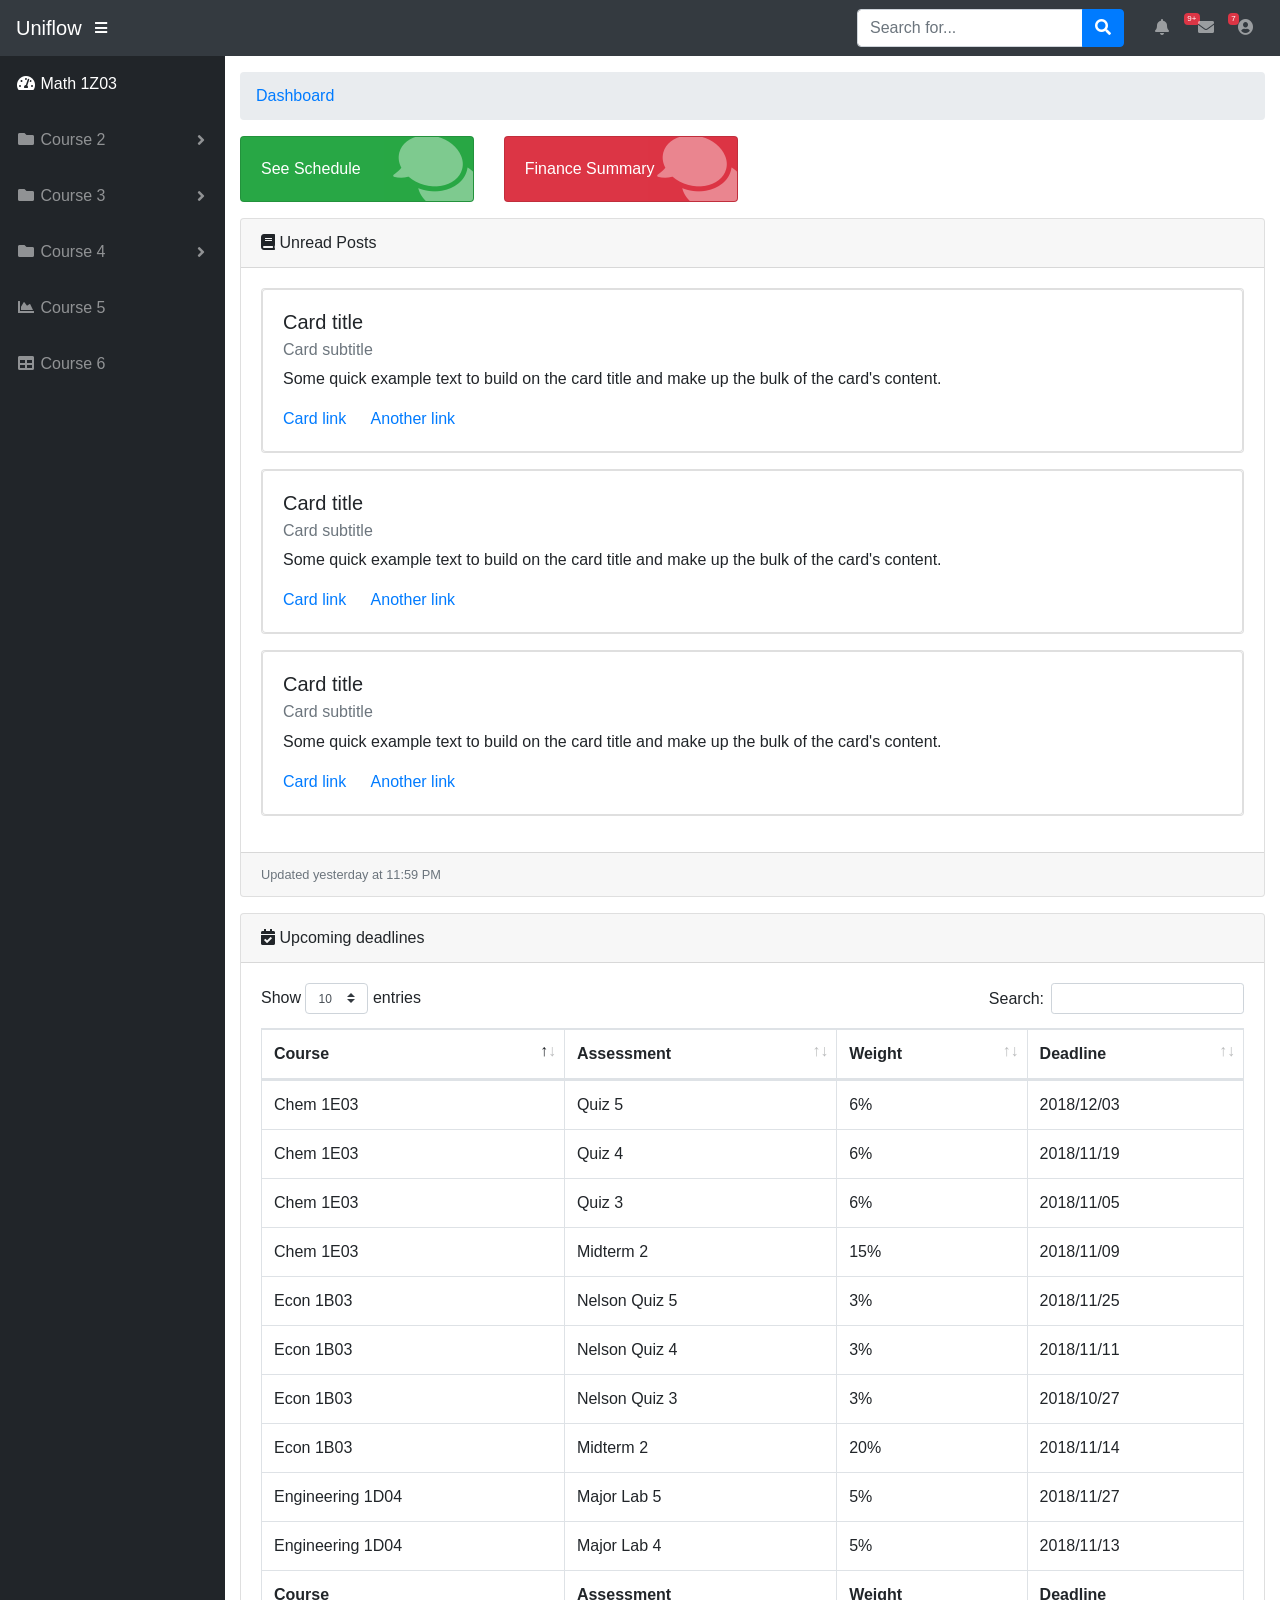
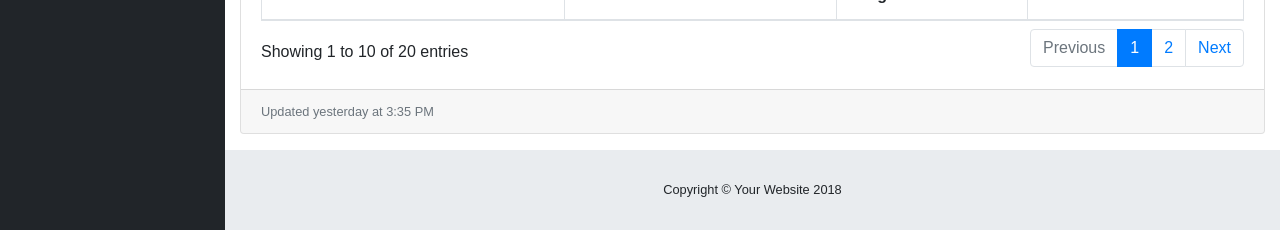
==== index.html @ 1bd526e3 "buttons on dashboard added" ====
<!DOCTYPE html>
<html lang="en">
  <head>
    <meta charset="utf-8" />
    <meta http-equiv="X-UA-Compatible" content="IE=edge" />
    <meta
      name="viewport"
      content="width=device-width, initial-scale=1, shrink-to-fit=no"
    />
    <meta name="description" content="" />
    <meta name="author" content="" />

    <title>UniFlow</title>

    <!-- Bootstrap core CSS -->
    <link href="vendor/bootstrap/css/bootstrap.min.css" rel="stylesheet" />

    <!-- Custom fonts for this template -->
    <link
      href="vendor/fontawesome-free/css/all.min.css"
      rel="stylesheet"
      type="text/css"
    />

    <!-- Page level plugin CSS -->
    <link href="vendor/datatables/dataTables.bootstrap4.css" rel="stylesheet" />

    <!-- Custom styles for this template -->
    <link href="css/sb-admin.css" rel="stylesheet" />
  </head>

  <body id="page-top">
    <nav class="navbar navbar-expand navbar-dark bg-dark static-top">
      <a class="navbar-brand mr-1" href="index.html">Uniflow</a>

      <button
        class="btn btn-link btn-sm text-white order-1 order-sm-0"
        id="sidebarToggle"
        href="#"
      >
        <i class="fas fa-bars"></i>
      </button>

      <!-- Navbar Search -->
      <form
        class="d-none d-md-inline-block form-inline ml-auto mr-0 mr-md-3 my-2 my-md-0"
      >
        <div class="input-group">
          <input
            type="text"
            class="form-control"
            placeholder="Search for..."
            aria-label="Search"
            aria-describedby="basic-addon2"
          />
          <div class="input-group-append">
            <button class="btn btn-primary" type="button">
              <i class="fas fa-search"></i>
            </button>
          </div>
        </div>
      </form>

      <!-- Navbar -->
      <ul class="navbar-nav ml-auto ml-md-0">
        <li class="nav-item dropdown no-arrow mx-1">
          <a
            class="nav-link dropdown-toggle"
            href="#"
            id="alertsDropdown"
            role="button"
            data-toggle="dropdown"
            aria-haspopup="true"
            aria-expanded="false"
          >
            <i class="fas fa-bell fa-fw"></i>
            <span class="badge badge-danger">9+</span>
          </a>
          <div
            class="dropdown-menu dropdown-menu-right"
            aria-labelledby="alertsDropdown"
          >
            <a class="dropdown-item" href="#">Action</a>
            <a class="dropdown-item" href="#">Another action</a>
            <div class="dropdown-divider"></div>
            <a class="dropdown-item" href="#">Something else here</a>
          </div>
        </li>
        <li class="nav-item dropdown no-arrow mx-1">
          <a
            class="nav-link dropdown-toggle"
            href="#"
            id="messagesDropdown"
            role="button"
            data-toggle="dropdown"
            aria-haspopup="true"
            aria-expanded="false"
          >
            <i class="fas fa-envelope fa-fw"></i>
            <span class="badge badge-danger">7</span>
          </a>
          <div
            class="dropdown-menu dropdown-menu-right"
            aria-labelledby="messagesDropdown"
          >
            <a class="dropdown-item" href="#">Action</a>
            <a class="dropdown-item" href="#">Another action</a>
            <div class="dropdown-divider"></div>
            <a class="dropdown-item" href="#">Something else here</a>
          </div>
        </li>
        <li class="nav-item dropdown no-arrow">
          <a
            class="nav-link dropdown-toggle"
            href="#"
            id="userDropdown"
            role="button"
            data-toggle="dropdown"
            aria-haspopup="true"
            aria-expanded="false"
          >
            <i class="fas fa-user-circle fa-fw"></i>
          </a>
          <div
            class="dropdown-menu dropdown-menu-right"
            aria-labelledby="userDropdown"
          >
            <a class="dropdown-item" href="#">Settings</a>
            <a class="dropdown-item" href="#">Activity Log</a>
            <div class="dropdown-divider"></div>
            <a
              class="dropdown-item"
              href="#"
              data-toggle="modal"
              data-target="#logoutModal"
              >Logout</a
            >
          </div>
        </li>
      </ul>
    </nav>

    <div id="wrapper">
      <!-- Sidebar -->
      <ul class="sidebar navbar-nav">
        <li class="nav-item active">
          <a class="nav-link" href="math1z03annoucements.html">
            <i class="fas fa-fw fa-tachometer-alt"></i> <span>Math 1Z03</span>
          </a>
        </li>

        <li class="nav-item dropdown">
          <a
            class="nav-link dropdown-toggle"
            href="#"
            id="pagesDropdown"
            role="button"
            data-toggle="dropdown"
            aria-haspopup="true"
            aria-expanded="false"
          >
            <i class="fas fa-fw fa-folder"></i> <span>Course 2</span>
          </a>
          <div class="dropdown-menu" aria-labelledby="pagesDropdown">
            <h6 class="dropdown-header">Main Pages:</h6>
            <a class="dropdown-item" href="login.html">Announcements</a>
            <a class="dropdown-item" href="register.html">Course Material</a>
            <a class="dropdown-item" href="forgot-password.html">Dropbox</a>
            <a class="dropdown-item" href="forgot-password.html">Grades</a>
            <a class="dropdown-item" href="forgot-password.html"
              >Contact Professor</a
            >

            <div class="dropdown-divider"></div>
            <h6 class="dropdown-header">Other Pages:</h6>
            <a class="dropdown-item" href="404.html">404 Page</a>
            <a class="dropdown-item" href="blank.html">Blank Page</a>
          </div>
        </li>

        <li class="nav-item dropdown">
          <a
            class="nav-link dropdown-toggle"
            href="#"
            id="pagesDropdown"
            role="button"
            data-toggle="dropdown"
            aria-haspopup="true"
            aria-expanded="false"
          >
            <i class="fas fa-fw fa-folder"></i> <span>Course 3</span>
          </a>
          <div class="dropdown-menu" aria-labelledby="pagesDropdown">
            <h6 class="dropdown-header">Main Pages:</h6>
            <a class="dropdown-item" href="login.html">Announcements</a>
            <a class="dropdown-item" href="register.html">Course Material</a>
            <a class="dropdown-item" href="forgot-password.html">Dropbox</a>
            <a class="dropdown-item" href="forgot-password.html">Grades</a>
            <a class="dropdown-item" href="forgot-password.html"
              >Contact Professor</a
            >

            <div class="dropdown-divider"></div>
            <h6 class="dropdown-header">Other Pages:</h6>
            <a class="dropdown-item" href="404.html">404 Page</a>
            <a class="dropdown-item" href="blank.html">Blank Page</a>
          </div>
        </li>

        <li class="nav-item dropdown">
          <a
            class="nav-link dropdown-toggle"
            href="#"
            id="pagesDropdown"
            role="button"
            data-toggle="dropdown"
            aria-haspopup="true"
            aria-expanded="false"
          >
            <i class="fas fa-fw fa-folder"></i> <span>Course 4</span>
          </a>
          <div class="dropdown-menu" aria-labelledby="pagesDropdown">
            <h6 class="dropdown-header">Login Screens:</h6>
            <a class="dropdown-item" href="login.html">Login</a>
            <a class="dropdown-item" href="register.html">Register</a>
            <a class="dropdown-item" href="forgot-password.html"
              >Forgot Password</a
            >
            <div class="dropdown-divider"></div>
            <h6 class="dropdown-header">Other Pages:</h6>
            <a class="dropdown-item" href="404.html">404 Page</a>
            <a class="dropdown-item" href="blank.html">Blank Page</a>
          </div>
        </li>
        <li class="nav-item">
          <a class="nav-link" href="charts.html">
            <i class="fas fa-fw fa-chart-area"></i> <span>Course 5</span></a
          >
        </li>
        <li class="nav-item">
          <a class="nav-link" href="tables.html">
            <i class="fas fa-fw fa-table"></i> <span>Course 6</span></a
          >
        </li>
      </ul>

      <div id="content-wrapper">
        <div class="container-fluid">
          <!-- Breadcrumbs -->
          <ol class="breadcrumb">
            <li class="breadcrumb-item"><a href="#">Dashboard</a></li>
            <!-- <li class="breadcrumb-item active">Overview</li> -->
          </ol>

          <!-- Icon Cards -->
          <div class="row">
            <div class="col-xl-3 col-sm-6 mb-3">
              <div class="card text-white bg-success o-hidden h-100">
                <a class="text-white" href="math1z03annoucements.html">
                  <div class="card-body">
                    <div class="card-body-icon">
                      <i class="fas fa-fw fa-comments"></i>
                    </div>
                    <div class="mr-5">See Schedule</div>
                  </div>
                </a>
              </div>
            </div>
            <div class="col-xl-3 col-sm-6 mb-3">
              <div class="card text-white bg-danger o-hidden h-100">
                <a class="text-white" href="math1z03annoucements.html">
                  <div class="card-body">
                    <div class="card-body-icon">
                      <i class="fas fa-fw fa-comments"></i>
                    </div>
                    <div class="mr-5">Finance Summary</div>
                  </div>
                </a>
              </div>
            </div>
          </div>
          <!--
              <div class="col-xl-3 col-sm-6 mb-3">
                <div class="card text-white bg-success o-hidden h-100">
                  <div class="card-body">
                    <div class="card-body-icon">
                      <i class="fas fa-fw fa-shopping-cart"></i>
                    </div>
                    <div class="mr-5">123 New Orders!</div>
                  </div>
                  <a class="card-footer text-white clearfix small z-1" href="#">
                    <span class="float-left">View Details</span>
                    <span class="float-right">
                      <i class="fas fa-angle-right"></i>
                    </span>
                  </a>
                </div>
              </div>
              <div class="col-xl-3 col-sm-6 mb-3">
                <div class="card text-white bg-danger o-hidden h-100">
                  <div class="card-body">
                    <div class="card-body-icon">
                      <i class="fas fa-fw fa-life-ring"></i>
                    </div>
                    <div class="mr-5">13 New Tickets!</div>
                  </div>
                  <a class="card-footer text-white clearfix small z-1" href="#">
                    <span class="float-left">View Details</span>
                    <span class="float-right">
                      <i class="fas fa-angle-right"></i>
                    </span>
                  </a>
                </div>
              </div>
            </div>
          -->

          <!-- Unread Posts -->
          <div class="card mb-3">
            <div class="card-header">
              <i class="fas fa-book"></i> Unread Posts
            </div>
            <div class="card-body">
              <div class="card mb-3">
                <div class="card">
                  <div class="card-body">
                    <h5 class="card-title">Card title</h5>
                    <h6 class="card-subtitle mb-2 text-muted">Card subtitle</h6>
                    <p class="card-text">
                      Some quick example text to build on the card title and
                      make up the bulk of the card's content.
                    </p>
                    <a href="#" class="card-link">Card link</a>
                    <a href="#" class="card-link">Another link</a>
                  </div>
                </div>
              </div>
              <div class="card mb-3">
                <div class="card">
                  <div class="card-body">
                    <h5 class="card-title">Card title</h5>
                    <h6 class="card-subtitle mb-2 text-muted">Card subtitle</h6>
                    <p class="card-text">
                      Some quick example text to build on the card title and
                      make up the bulk of the card's content.
                    </p>
                    <a href="#" class="card-link">Card link</a>
                    <a href="#" class="card-link">Another link</a>
                  </div>
                </div>
              </div>
              <div class="card mb-3">
                <div class="card">
                  <div class="card-body">
                    <h5 class="card-title">Card title</h5>
                    <h6 class="card-subtitle mb-2 text-muted">Card subtitle</h6>
                    <p class="card-text">
                      Some quick example text to build on the card title and
                      make up the bulk of the card's content.
                    </p>
                    <a href="#" class="card-link">Card link</a>
                    <a href="#" class="card-link">Another link</a>
                  </div>
                </div>
              </div>
            </div>
            <div class="card-footer small text-muted">
              Updated yesterday at 11:59 PM
            </div>
          </div>

          <!-- Upcoming deadlines -->
          <div class="card mb-3">
            <div class="card-header">
              <i class="fas fa-calendar-check"></i> Upcoming deadlines
            </div>
            <div class="card-body">
              <div class="table-responsive">
                <table
                  class="table table-bordered"
                  id="dataTable"
                  width="100%"
                  cellspacing="0"
                >
                  <thead>
                    <tr>
                      <th>Course</th>
                      <th>Assessment</th>
                      <th>Weight</th>
                      <th>Deadline</th>
                    </tr>
                  </thead>
                  <tfoot>
                    <tr>
                      <th>Course</th>
                      <th>Assessment</th>
                      <th>Weight</th>
                      <th>Deadline</th>
                    </tr>
                  </tfoot>
                  <tbody>
                    <tr>
                      <td>Math 1Z03</td>
                      <td>Assignment 6</td>
                      <td>5%</td>
                      <td>2018/11/30</td>
                    </tr>
                    <tr>
                      <td>Chem 1E03</td>
                      <td>Quiz 5</td>
                      <td>6%</td>
                      <td>2018/12/03</td>
                    </tr>
                    <tr>
                      <td>Physics 1D03</td>
                      <td>Lon Capa 10</td>
                      <td>2%</td>
                      <td>2018/11/29</td>
                    </tr>
                    <tr>
                      <td>Engineering 1D04</td>
                      <td>Major Lab 5</td>
                      <td>5%</td>
                      <td>2018/11/27</td>
                    </tr>
                    <tr>
                      <td>Econ 1B03</td>
                      <td>Nelson Quiz 5</td>
                      <td>3%</td>
                      <td>2018/11/25</td>
                    </tr>
                    <tr>
                      <td>Math 1Z03</td>
                      <td>Assignment 5</td>
                      <td>5%</td>
                      <td>2018/11/16</td>
                    </tr>
                    <tr>
                      <td>Chem 1E03</td>
                      <td>Quiz 4</td>
                      <td>6%</td>
                      <td>2018/11/19</td>
                    </tr>
                    <tr>
                      <td>Physics 1D03</td>
                      <td>Lon Capa 9</td>
                      <td>2%</td>
                      <td>2018/11/22</td>
                    </tr>
                    <tr>
                      <td>Engineering 1D04</td>
                      <td>Major Lab 4</td>
                      <td>5%</td>
                      <td>2018/11/13</td>
                    </tr>
                    <tr>
                      <td>Econ 1B03</td>
                      <td>Nelson Quiz 4</td>
                      <td>3%</td>
                      <td>2018/11/11</td>
                    </tr>
                    <tr>
                      <td>Math 1Z03</td>
                      <td>Assignment 3</td>
                      <td>5%</td>
                      <td>2018/11/02</td>
                    </tr>
                    <tr>
                      <td>Chem 1E03</td>
                      <td>Quiz 3</td>
                      <td>6%</td>
                      <td>2018/11/05</td>
                    </tr>
                    <tr>
                      <td>Physics 1D03</td>
                      <td>Lon Capa 8</td>
                      <td>2%</td>
                      <td>2018/11/15</td>
                    </tr>
                    <tr>
                      <td>Engineering 1D04</td>
                      <td>Major Lab 3</td>
                      <td>5%</td>
                      <td>2018/10/30</td>
                    </tr>
                    <tr>
                      <td>Econ 1B03</td>
                      <td>Nelson Quiz 3</td>
                      <td>3%</td>
                      <td>2018/10/27</td>
                    </tr>
                    <tr>
                      <td>Math 1Z03</td>
                      <td>Midterm 2</td>
                      <td>20%</td>
                      <td>2018/11/12</td>
                    </tr>
                    <tr>
                      <td>Chem 1E03</td>
                      <td>Midterm 2</td>
                      <td>15%</td>
                      <td>2018/11/09</td>
                    </tr>
                    <tr>
                      <td>Physics 1D03</td>
                      <td>Midterm 2</td>
                      <td>20%</td>
                      <td>2018/11/05</td>
                    </tr>
                    <tr>
                      <td>Engineering 1D04</td>
                      <td>Midterm 2</td>
                      <td>15%</td>
                      <td>2018/11/16</td>
                    </tr>
                    <tr>
                      <td>Econ 1B03</td>
                      <td>Midterm 2</td>
                      <td>20%</td>
                      <td>2018/11/14</td>
                    </tr>
                  </tbody>
                </table>
              </div>
            </div>
            <div class="card-footer small text-muted">
              Updated yesterday at 3:35 PM
            </div>
          </div>
        </div>
        <!-- /.container-fluid -->

        <!-- Sticky Footer -->
        <footer class="sticky-footer">
          <div class="container my-auto">
            <div class="copyright text-center my-auto">
              <span>Copyright © Your Website 2018</span>
            </div>
          </div>
        </footer>
      </div>
      <!-- /.content-wrapper -->
    </div>
    <!-- /#wrapper -->

    <!-- Scroll to Top Button -->
    <a class="scroll-to-top rounded" href="#page-top">
      <i class="fas fa-angle-up"></i>
    </a>

    <!-- Logout Modal -->
    <div
      class="modal fade"
      id="logoutModal"
      tabindex="-1"
      role="dialog"
      aria-labelledby="exampleModalLabel"
      aria-hidden="true"
    >
      <div class="modal-dialog" role="document">
        <div class="modal-content">
          <div class="modal-header">
            <h5 class="modal-title" id="exampleModalLabel">Ready to Leave?</h5>
            <button
              class="close"
              type="button"
              data-dismiss="modal"
              aria-label="Close"
            >
              <span aria-hidden="true">×</span>
            </button>
          </div>
          <div class="modal-body">
            Select "Logout" below if you are ready to end your current session.
          </div>
          <div class="modal-footer">
            <button
              class="btn btn-secondary"
              type="button"
              data-dismiss="modal"
            >
              Cancel
            </button>
            <a class="btn btn-primary" href="login.html">Logout</a>
          </div>
        </div>
      </div>
    </div>

    <!-- Bootstrap core JavaScript -->
    <script src="vendor/jquery/jquery.min.js"></script>
    <script src="vendor/bootstrap/js/bootstrap.bundle.min.js"></script>

    <!-- Core plugin JavaScript -->
    <script src="vendor/jquery-easing/jquery.easing.min.js"></script>

    <!-- Page level plugin JavaScript -->
    <script src="vendor/chart.js/Chart.min.js"></script>
    <script src="vendor/datatables/jquery.dataTables.js"></script>
    <script src="vendor/datatables/dataTables.bootstrap4.js"></script>

    <!-- Custom scripts for all pages -->
    <script src="js/sb-admin.min.js"></script>

    <!-- Demo scripts for this page -->
    <script src="js/demo/datatables-demo.js"></script>
    <script src="js/demo/chart-area-demo.js"></script>
  </body>
</html>
---- vendor/fontawesome-free/css/all.min.css ----
/*!
 * Font Awesome Free 5.3.1 by @fontawesome - https://fontawesome.com
 * License - https://fontawesome.com/license/free (Icons: CC BY 4.0, Fonts: SIL OFL 1.1, Code: MIT License)
 */
.fa,.fab,.fal,.far,.fas{-moz-osx-font-smoothing:grayscale;-webkit-font-smoothing:antialiased;display:inline-block;font-style:normal;font-variant:normal;text-rendering:auto;line-height:1}.fa-lg{font-size:1.33333em;line-height:.75em;vertical-align:-.0667em}.fa-xs{font-size:.75em}.fa-sm{font-size:.875em}.fa-1x{font-size:1em}.fa-2x{font-size:2em}.fa-3x{font-size:3em}.fa-4x{font-size:4em}.fa-5x{font-size:5em}.fa-6x{font-size:6em}.fa-7x{font-size:7em}.fa-8x{font-size:8em}.fa-9x{font-size:9em}.fa-10x{font-size:10em}.fa-fw{text-align:center;width:1.25em}.fa-ul{list-style-type:none;margin-left:2.5em;padding-left:0}.fa-ul>li{position:relative}.fa-li{left:-2em;position:absolute;text-align:center;width:2em;line-height:inherit}.fa-border{border:.08em solid #eee;border-radius:.1em;padding:.2em .25em .15em}.fa-pull-left{float:left}.fa-pull-right{float:right}.fa.fa-pull-left,.fab.fa-pull-left,.fal.fa-pull-left,.far.fa-pull-left,.fas.fa-pull-left{margin-right:.3em}.fa.fa-pull-right,.fab.fa-pull-right,.fal.fa-pull-right,.far.fa-pull-right,.fas.fa-pull-right{margin-left:.3em}.fa-spin{animation:fa-spin 2s infinite linear}.fa-pulse{animation:fa-spin 1s infinite steps(8)}@keyframes fa-spin{0%{transform:rotate(0deg)}to{transform:rotate(1turn)}}.fa-rotate-90{-ms-filter:"progid:DXImageTransform.Microsoft.BasicImage(rotation=1)";transform:rotate(90deg)}.fa-rotate-180{-ms-filter:"progid:DXImageTransform.Microsoft.BasicImage(rotation=2)";transform:rotate(180deg)}.fa-rotate-270{-ms-filter:"progid:DXImageTransform.Microsoft.BasicImage(rotation=3)";transform:rotate(270deg)}.fa-flip-horizontal{-ms-filter:"progid:DXImageTransform.Microsoft.BasicImage(rotation=0, mirror=1)";transform:scaleX(-1)}.fa-flip-vertical{transform:scaleY(-1)}.fa-flip-horizontal.fa-flip-vertical,.fa-flip-vertical{-ms-filter:"progid:DXImageTransform.Microsoft.BasicImage(rotation=2, mirror=1)"}.fa-flip-horizontal.fa-flip-vertical{transform:scale(-1)}:root .fa-flip-horizontal,:root .fa-flip-vertical,:root .fa-rotate-90,:root .fa-rotate-180,:root .fa-rotate-270{-webkit-filter:none;filter:none}.fa-stack{display:inline-block;height:2em;line-height:2em;position:relative;vertical-align:middle;width:2em}.fa-stack-1x,.fa-stack-2x{left:0;position:absolute;text-align:center;width:100%}.fa-stack-1x{line-height:inherit}.fa-stack-2x{font-size:2em}.fa-inverse{color:#fff}.fa-500px:before{content:"\f26e"}.fa-accessible-icon:before{content:"\f368"}.fa-accusoft:before{content:"\f369"}.fa-ad:before{content:"\f641"}.fa-address-book:before{content:"\f2b9"}.fa-address-card:before{content:"\f2bb"}.fa-adjust:before{content:"\f042"}.fa-adn:before{content:"\f170"}.fa-adversal:before{content:"\f36a"}.fa-affiliatetheme:before{content:"\f36b"}.fa-air-freshener:before{content:"\f5d0"}.fa-algolia:before{content:"\f36c"}.fa-align-center:before{content:"\f037"}.fa-align-justify:before{content:"\f039"}.fa-align-left:before{content:"\f036"}.fa-align-right:before{content:"\f038"}.fa-alipay:before{content:"\f642"}.fa-allergies:before{content:"\f461"}.fa-amazon:before{content:"\f270"}.fa-amazon-pay:before{content:"\f42c"}.fa-ambulance:before{content:"\f0f9"}.fa-american-sign-language-interpreting:before{content:"\f2a3"}.fa-amilia:before{content:"\f36d"}.fa-anchor:before{content:"\f13d"}.fa-android:before{content:"\f17b"}.fa-angellist:before{content:"\f209"}.fa-angle-double-down:before{content:"\f103"}.fa-angle-double-left:before{content:"\f100"}.fa-angle-double-right:before{content:"\f101"}.fa-angle-double-up:before{content:"\f102"}.fa-angle-down:before{content:"\f107"}.fa-angle-left:before{content:"\f104"}.fa-angle-right:before{content:"\f105"}.fa-angle-up:before{content:"\f106"}.fa-angry:before{content:"\f556"}.fa-angrycreative:before{content:"\f36e"}.fa-angular:before{content:"\f420"}.fa-ankh:before{content:"\f644"}.fa-app-store:before{content:"\f36f"}.fa-app-store-ios:before{content:"\f370"}.fa-apper:before{content:"\f371"}.fa-apple:before{content:"\f179"}.fa-apple-alt:before{content:"\f5d1"}.fa-apple-pay:before{content:"\f415"}.fa-archive:before{content:"\f187"}.fa-archway:before{content:"\f557"}.fa-arrow-alt-circle-down:before{content:"\f358"}.fa-arrow-alt-circle-left:before{content:"\f359"}.fa-arrow-alt-circle-right:before{content:"\f35a"}.fa-arrow-alt-circle-up:before{content:"\f35b"}.fa-arrow-circle-down:before{content:"\f0ab"}.fa-arrow-circle-left:before{content:"\f0a8"}.fa-arrow-circle-right:before{content:"\f0a9"}.fa-arrow-circle-up:before{content:"\f0aa"}.fa-arrow-down:before{content:"\f063"}.fa-arrow-left:before{content:"\f060"}.fa-arrow-right:before{content:"\f061"}.fa-arrow-up:before{content:"\f062"}.fa-arrows-alt:before{content:"\f0b2"}.fa-arrows-alt-h:before{content:"\f337"}.fa-arrows-alt-v:before{content:"\f338"}.fa-assistive-listening-systems:before{content:"\f2a2"}.fa-asterisk:before{content:"\f069"}.fa-asymmetrik:before{content:"\f372"}.fa-at:before{content:"\f1fa"}.fa-atlas:before{content:"\f558"}.fa-atom:before{content:"\f5d2"}.fa-audible:before{content:"\f373"}.fa-audio-description:before{content:"\f29e"}.fa-autoprefixer:before{content:"\f41c"}.fa-avianex:before{content:"\f374"}.fa-aviato:before{content:"\f421"}.fa-award:before{content:"\f559"}.fa-aws:before{content:"\f375"}.fa-backspace:before{content:"\f55a"}.fa-backward:before{content:"\f04a"}.fa-balance-scale:before{content:"\f24e"}.fa-ban:before{content:"\f05e"}.fa-band-aid:before{content:"\f462"}.fa-bandcamp:before{content:"\f2d5"}.fa-barcode:before{content:"\f02a"}.fa-bars:before{content:"\f0c9"}.fa-baseball-ball:before{content:"\f433"}.fa-basketball-ball:before{content:"\f434"}.fa-bath:before{content:"\f2cd"}.fa-battery-empty:before{content:"\f244"}.fa-battery-full:before{content:"\f240"}.fa-battery-half:before{content:"\f242"}.fa-battery-quarter:before{content:"\f243"}.fa-battery-three-quarters:before{content:"\f241"}.fa-bed:before{content:"\f236"}.fa-beer:before{content:"\f0fc"}.fa-behance:before{content:"\f1b4"}.fa-behance-square:before{content:"\f1b5"}.fa-bell:before{content:"\f0f3"}.fa-bell-slash:before{content:"\f1f6"}.fa-bezier-curve:before{content:"\f55b"}.fa-bible:before{content:"\f647"}.fa-bicycle:before{content:"\f206"}.fa-bimobject:before{content:"\f378"}.fa-binoculars:before{content:"\f1e5"}.fa-birthday-cake:before{content:"\f1fd"}.fa-bitbucket:before{content:"\f171"}.fa-bitcoin:before{content:"\f379"}.fa-bity:before{content:"\f37a"}.fa-black-tie:before{content:"\f27e"}.fa-blackberry:before{content:"\f37b"}.fa-blender:before{content:"\f517"}.fa-blind:before{content:"\f29d"}.fa-blogger:before{content:"\f37c"}.fa-blogger-b:before{content:"\f37d"}.fa-bluetooth:before{content:"\f293"}.fa-bluetooth-b:before{content:"\f294"}.fa-bold:before{content:"\f032"}.fa-bolt:before{content:"\f0e7"}.fa-bomb:before{content:"\f1e2"}.fa-bone:before{content:"\f5d7"}.fa-bong:before{content:"\f55c"}.fa-book:before{content:"\f02d"}.fa-book-open:before{content:"\f518"}.fa-book-reader:before{content:"\f5da"}.fa-bookmark:before{content:"\f02e"}.fa-bowling-ball:before{content:"\f436"}.fa-box:before{content:"\f466"}.fa-box-open:before{content:"\f49e"}.fa-boxes:before{content:"\f468"}.fa-braille:before{content:"\f2a1"}.fa-brain:before{content:"\f5dc"}.fa-briefcase:before{content:"\f0b1"}.fa-briefcase-medical:before{content:"\f469"}.fa-broadcast-tower:before{content:"\f519"}.fa-broom:before{content:"\f51a"}.fa-brush:before{content:"\f55d"}.fa-btc:before{content:"\f15a"}.fa-bug:before{content:"\f188"}.fa-building:before{content:"\f1ad"}.fa-bullhorn:before{content:"\f0a1"}.fa-bullseye:before{content:"\f140"}.fa-burn:before{content:"\f46a"}.fa-buromobelexperte:before{content:"\f37f"}.fa-bus:before{content:"\f207"}.fa-bus-alt:before{content:"\f55e"}.fa-business-time:before{content:"\f64a"}.fa-buysellads:before{content:"\f20d"}.fa-calculator:before{content:"\f1ec"}.fa-calendar:before{content:"\f133"}.fa-calendar-alt:before{content:"\f073"}.fa-calendar-check:before{content:"\f274"}.fa-calendar-minus:before{content:"\f272"}.fa-calendar-plus:before{content:"\f271"}.fa-calendar-times:before{content:"\f273"}.fa-camera:before{content:"\f030"}.fa-camera-retro:before{content:"\f083"}.fa-cannabis:before{content:"\f55f"}.fa-capsules:before{content:"\f46b"}.fa-car:before{content:"\f1b9"}.fa-car-alt:before{content:"\f5de"}.fa-car-battery:before{content:"\f5df"}.fa-car-crash:before{content:"\f5e1"}.fa-car-side:before{content:"\f5e4"}.fa-caret-down:before{content:"\f0d7"}.fa-caret-left:before{content:"\f0d9"}.fa-caret-right:before{content:"\f0da"}.fa-caret-square-down:before{content:"\f150"}.fa-caret-square-left:before{content:"\f191"}.fa-caret-square-right:before{content:"\f152"}.fa-caret-square-up:before{content:"\f151"}.fa-caret-up:before{content:"\f0d8"}.fa-cart-arrow-down:before{content:"\f218"}.fa-cart-plus:before{content:"\f217"}.fa-cc-amazon-pay:before{content:"\f42d"}.fa-cc-amex:before{content:"\f1f3"}.fa-cc-apple-pay:before{content:"\f416"}.fa-cc-diners-club:before{content:"\f24c"}.fa-cc-discover:before{content:"\f1f2"}.fa-cc-jcb:before{content:"\f24b"}.fa-cc-mastercard:before{content:"\f1f1"}.fa-cc-paypal:before{content:"\f1f4"}.fa-cc-stripe:before{content:"\f1f5"}.fa-cc-visa:before{content:"\f1f0"}.fa-centercode:before{content:"\f380"}.fa-certificate:before{content:"\f0a3"}.fa-chalkboard:before{content:"\f51b"}.fa-chalkboard-teacher:before{content:"\f51c"}.fa-charging-station:before{content:"\f5e7"}.fa-chart-area:before{content:"\f1fe"}.fa-chart-bar:before{content:"\f080"}.fa-chart-line:before{content:"\f201"}.fa-chart-pie:before{content:"\f200"}.fa-check:before{content:"\f00c"}.fa-check-circle:before{content:"\f058"}.fa-check-double:before{content:"\f560"}.fa-check-square:before{content:"\f14a"}.fa-chess:before{content:"\f439"}.fa-chess-bishop:before{content:"\f43a"}.fa-chess-board:before{content:"\f43c"}.fa-chess-king:before{content:"\f43f"}.fa-chess-knight:before{content:"\f441"}.fa-chess-pawn:before{content:"\f443"}.fa-chess-queen:before{content:"\f445"}.fa-chess-rook:before{content:"\f447"}.fa-chevron-circle-down:before{content:"\f13a"}.fa-chevron-circle-left:before{content:"\f137"}.fa-chevron-circle-right:before{content:"\f138"}.fa-chevron-circle-up:before{content:"\f139"}.fa-chevron-down:before{content:"\f078"}.fa-chevron-left:before{content:"\f053"}.fa-chevron-right:before{content:"\f054"}.fa-chevron-up:before{content:"\f077"}.fa-child:before{content:"\f1ae"}.fa-chrome:before{content:"\f268"}.fa-church:before{content:"\f51d"}.fa-circle:before{content:"\f111"}.fa-circle-notch:before{content:"\f1ce"}.fa-city:before{content:"\f64f"}.fa-clipboard:before{content:"\f328"}.fa-clipboard-check:before{content:"\f46c"}.fa-clipboard-list:before{content:"\f46d"}.fa-clock:before{content:"\f017"}.fa-clone:before{content:"\f24d"}.fa-closed-captioning:before{content:"\f20a"}.fa-cloud:before{content:"\f0c2"}.fa-cloud-download-alt:before{content:"\f381"}.fa-cloud-upload-alt:before{content:"\f382"}.fa-cloudscale:before{content:"\f383"}.fa-cloudsmith:before{content:"\f384"}.fa-cloudversify:before{content:"\f385"}.fa-cocktail:before{content:"\f561"}.fa-code:before{content:"\f121"}.fa-code-branch:before{content:"\f126"}.fa-codepen:before{content:"\f1cb"}.fa-codiepie:before{content:"\f284"}.fa-coffee:before{content:"\f0f4"}.fa-cog:before{content:"\f013"}.fa-cogs:before{content:"\f085"}.fa-coins:before{content:"\f51e"}.fa-columns:before{content:"\f0db"}.fa-comment:before{content:"\f075"}.fa-comment-alt:before{content:"\f27a"}.fa-comment-dollar:before{content:"\f651"}.fa-comment-dots:before{content:"\f4ad"}.fa-comment-slash:before{content:"\f4b3"}.fa-comments:before{content:"\f086"}.fa-comments-dollar:before{content:"\f653"}.fa-compact-disc:before{content:"\f51f"}.fa-compass:before{content:"\f14e"}.fa-compress:before{content:"\f066"}.fa-concierge-bell:before{content:"\f562"}.fa-connectdevelop:before{content:"\f20e"}.fa-contao:before{content:"\f26d"}.fa-cookie:before{content:"\f563"}.fa-cookie-bite:before{content:"\f564"}.fa-copy:before{content:"\f0c5"}.fa-copyright:before{content:"\f1f9"}.fa-couch:before{content:"\f4b8"}.fa-cpanel:before{content:"\f388"}.fa-creative-commons:before{content:"\f25e"}.fa-creative-commons-by:before{content:"\f4e7"}.fa-creative-commons-nc:before{content:"\f4e8"}.fa-creative-commons-nc-eu:before{content:"\f4e9"}.fa-creative-commons-nc-jp:before{content:"\f4ea"}.fa-creative-commons-nd:before{content:"\f4eb"}.fa-creative-commons-pd:before{content:"\f4ec"}.fa-creative-commons-pd-alt:before{content:"\f4ed"}.fa-creative-commons-remix:before{content:"\f4ee"}.fa-creative-commons-sa:before{content:"\f4ef"}.fa-creative-commons-sampling:before{content:"\f4f0"}.fa-creative-commons-sampling-plus:before{content:"\f4f1"}.fa-creative-commons-share:before{content:"\f4f2"}.fa-credit-card:before{content:"\f09d"}.fa-crop:before{content:"\f125"}.fa-crop-alt:before{content:"\f565"}.fa-cross:before{content:"\f654"}.fa-crosshairs:before{content:"\f05b"}.fa-crow:before{content:"\f520"}.fa-crown:before{content:"\f521"}.fa-css3:before{content:"\f13c"}.fa-css3-alt:before{content:"\f38b"}.fa-cube:before{content:"\f1b2"}.fa-cubes:before{content:"\f1b3"}.fa-cut:before{content:"\f0c4"}.fa-cuttlefish:before{content:"\f38c"}.fa-d-and-d:before{content:"\f38d"}.fa-dashcube:before{content:"\f210"}.fa-database:before{content:"\f1c0"}.fa-deaf:before{content:"\f2a4"}.fa-delicious:before{content:"\f1a5"}.fa-deploydog:before{content:"\f38e"}.fa-deskpro:before{content:"\f38f"}.fa-desktop:before{content:"\f108"}.fa-deviantart:before{content:"\f1bd"}.fa-dharmachakra:before{content:"\f655"}.fa-diagnoses:before{content:"\f470"}.fa-dice:before{content:"\f522"}.fa-dice-five:before{content:"\f523"}.fa-dice-four:before{content:"\f524"}.fa-dice-one:before{content:"\f525"}.fa-dice-six:before{content:"\f526"}.fa-dice-three:before{content:"\f527"}.fa-dice-two:before{content:"\f528"}.fa-digg:before{content:"\f1a6"}.fa-digital-ocean:before{content:"\f391"}.fa-digital-tachograph:before{content:"\f566"}.fa-directions:before{content:"\f5eb"}.fa-discord:before{content:"\f392"}.fa-discourse:before{content:"\f393"}.fa-divide:before{content:"\f529"}.fa-dizzy:before{content:"\f567"}.fa-dna:before{content:"\f471"}.fa-dochub:before{content:"\f394"}.fa-docker:before{content:"\f395"}.fa-dollar-sign:before{content:"\f155"}.fa-dolly:before{content:"\f472"}.fa-dolly-flatbed:before{content:"\f474"}.fa-donate:before{content:"\f4b9"}.fa-door-closed:before{content:"\f52a"}.fa-door-open:before{content:"\f52b"}.fa-dot-circle:before{content:"\f192"}.fa-dove:before{content:"\f4ba"}.fa-download:before{content:"\f019"}.fa-draft2digital:before{content:"\f396"}.fa-drafting-compass:before{content:"\f568"}.fa-draw-polygon:before{content:"\f5ee"}.fa-dribbble:before{content:"\f17d"}.fa-dribbble-square:before{content:"\f397"}.fa-dropbox:before{content:"\f16b"}.fa-drum:before{content:"\f569"}.fa-drum-steelpan:before{content:"\f56a"}.fa-drupal:before{content:"\f1a9"}.fa-dumbbell:before{content:"\f44b"}.fa-dyalog:before{content:"\f399"}.fa-earlybirds:before{content:"\f39a"}.fa-ebay:before{content:"\f4f4"}.fa-edge:before{content:"\f282"}.fa-edit:before{content:"\f044"}.fa-eject:before{content:"\f052"}.fa-elementor:before{content:"\f430"}.fa-ellipsis-h:before{content:"\f141"}.fa-ellipsis-v:before{content:"\f142"}.fa-ello:before{content:"\f5f1"}.fa-ember:before{content:"\f423"}.fa-empire:before{content:"\f1d1"}.fa-envelope:before{content:"\f0e0"}.fa-envelope-open:before{content:"\f2b6"}.fa-envelope-open-text:before{content:"\f658"}.fa-envelope-square:before{content:"\f199"}.fa-envira:before{content:"\f299"}.fa-equals:before{content:"\f52c"}.fa-eraser:before{content:"\f12d"}.fa-erlang:before{content:"\f39d"}.fa-ethereum:before{content:"\f42e"}.fa-etsy:before{content:"\f2d7"}.fa-euro-sign:before{content:"\f153"}.fa-exchange-alt:before{content:"\f362"}.fa-exclamation:before{content:"\f12a"}.fa-exclamation-circle:before{content:"\f06a"}.fa-exclamation-triangle:before{content:"\f071"}.fa-expand:before{content:"\f065"}.fa-expand-arrows-alt:before{content:"\f31e"}.fa-expeditedssl:before{content:"\f23e"}.fa-external-link-alt:before{content:"\f35d"}.fa-external-link-square-alt:before{content:"\f360"}.fa-eye:before{content:"\f06e"}.fa-eye-dropper:before{content:"\f1fb"}.fa-eye-slash:before{content:"\f070"}.fa-facebook:before{content:"\f09a"}.fa-facebook-f:before{content:"\f39e"}.fa-facebook-messenger:before{content:"\f39f"}.fa-facebook-square:before{content:"\f082"}.fa-fast-backward:before{content:"\f049"}.fa-fast-forward:before{content:"\f050"}.fa-fax:before{content:"\f1ac"}.fa-feather:before{content:"\f52d"}.fa-feather-alt:before{content:"\f56b"}.fa-female:before{content:"\f182"}.fa-fighter-jet:before{content:"\f0fb"}.fa-file:before{content:"\f15b"}.fa-file-alt:before{content:"\f15c"}.fa-file-archive:before{content:"\f1c6"}.fa-file-audio:before{content:"\f1c7"}.fa-file-code:before{content:"\f1c9"}.fa-file-contract:before{content:"\f56c"}.fa-file-download:before{content:"\f56d"}.fa-file-excel:before{content:"\f1c3"}.fa-file-export:before{content:"\f56e"}.fa-file-image:before{content:"\f1c5"}.fa-file-import:before{content:"\f56f"}.fa-file-invoice:before{content:"\f570"}.fa-file-invoice-dollar:before{content:"\f571"}.fa-file-medical:before{content:"\f477"}.fa-file-medical-alt:before{content:"\f478"}.fa-file-pdf:before{content:"\f1c1"}.fa-file-powerpoint:before{content:"\f1c4"}.fa-file-prescription:before{content:"\f572"}.fa-file-signature:before{content:"\f573"}.fa-file-upload:before{content:"\f574"}.fa-file-video:before{content:"\f1c8"}.fa-file-word:before{content:"\f1c2"}.fa-fill:before{content:"\f575"}.fa-fill-drip:before{content:"\f576"}.fa-film:before{content:"\f008"}.fa-filter:before{content:"\f0b0"}.fa-fingerprint:before{content:"\f577"}.fa-fire:before{content:"\f06d"}.fa-fire-extinguisher:before{content:"\f134"}.fa-firefox:before{content:"\f269"}.fa-first-aid:before{content:"\f479"}.fa-first-order:before{content:"\f2b0"}.fa-first-order-alt:before{content:"\f50a"}.fa-firstdraft:before{content:"\f3a1"}.fa-fish:before{content:"\f578"}.fa-flag:before{content:"\f024"}.fa-flag-checkered:before{content:"\f11e"}.fa-flask:before{content:"\f0c3"}.fa-flickr:before{content:"\f16e"}.fa-flipboard:before{content:"\f44d"}.fa-flushed:before{content:"\f579"}.fa-fly:before{content:"\f417"}.fa-folder:before{content:"\f07b"}.fa-folder-minus:before{content:"\f65d"}.fa-folder-open:before{content:"\f07c"}.fa-folder-plus:before{content:"\f65e"}.fa-font:before{content:"\f031"}.fa-font-awesome:before{content:"\f2b4"}.fa-font-awesome-alt:before{content:"\f35c"}.fa-font-awesome-flag:before{content:"\f425"}.fa-font-awesome-logo-full:before{content:"\f4e6"}.fa-fonticons:before{content:"\f280"}.fa-fonticons-fi:before{content:"\f3a2"}.fa-football-ball:before{content:"\f44e"}.fa-fort-awesome:before{content:"\f286"}.fa-fort-awesome-alt:before{content:"\f3a3"}.fa-forumbee:before{content:"\f211"}.fa-forward:before{content:"\f04e"}.fa-foursquare:before{content:"\f180"}.fa-free-code-camp:before{content:"\f2c5"}.fa-freebsd:before{content:"\f3a4"}.fa-frog:before{content:"\f52e"}.fa-frown:before{content:"\f119"}.fa-frown-open:before{content:"\f57a"}.fa-fulcrum:before{content:"\f50b"}.fa-funnel-dollar:before{content:"\f662"}.fa-futbol:before{content:"\f1e3"}.fa-galactic-republic:before{content:"\f50c"}.fa-galactic-senate:before{content:"\f50d"}.fa-gamepad:before{content:"\f11b"}.fa-gas-pump:before{content:"\f52f"}.fa-gavel:before{content:"\f0e3"}.fa-gem:before{content:"\f3a5"}.fa-genderless:before{content:"\f22d"}.fa-get-pocket:before{content:"\f265"}.fa-gg:before{content:"\f260"}.fa-gg-circle:before{content:"\f261"}.fa-gift:before{content:"\f06b"}.fa-git:before{content:"\f1d3"}.fa-git-square:before{content:"\f1d2"}.fa-github:before{content:"\f09b"}.fa-github-alt:before{content:"\f113"}.fa-github-square:before{content:"\f092"}.fa-gitkraken:before{content:"\f3a6"}.fa-gitlab:before{content:"\f296"}.fa-gitter:before{content:"\f426"}.fa-glass-martini:before{content:"\f000"}.fa-glass-martini-alt:before{content:"\f57b"}.fa-glasses:before{content:"\f530"}.fa-glide:before{content:"\f2a5"}.fa-glide-g:before{content:"\f2a6"}.fa-globe:before{content:"\f0ac"}.fa-globe-africa:before{content:"\f57c"}.fa-globe-americas:before{content:"\f57d"}.fa-globe-asia:before{content:"\f57e"}.fa-gofore:before{content:"\f3a7"}.fa-golf-ball:before{content:"\f450"}.fa-goodreads:before{content:"\f3a8"}.fa-goodreads-g:before{content:"\f3a9"}.fa-google:before{content:"\f1a0"}.fa-google-drive:before{content:"\f3aa"}.fa-google-play:before{content:"\f3ab"}.fa-google-plus:before{content:"\f2b3"}.fa-google-plus-g:before{content:"\f0d5"}.fa-google-plus-square:before{content:"\f0d4"}.fa-google-wallet:before{content:"\f1ee"}.fa-gopuram:before{content:"\f664"}.fa-graduation-cap:before{content:"\f19d"}.fa-gratipay:before{content:"\f184"}.fa-grav:before{content:"\f2d6"}.fa-greater-than:before{content:"\f531"}.fa-greater-than-equal:before{content:"\f532"}.fa-grimace:before{content:"\f57f"}.fa-grin:before{content:"\f580"}.fa-grin-alt:before{content:"\f581"}.fa-grin-beam:before{content:"\f582"}.fa-grin-beam-sweat:before{content:"\f583"}.fa-grin-hearts:before{content:"\f584"}.fa-grin-squint:before{content:"\f585"}.fa-grin-squint-tears:before{content:"\f586"}.fa-grin-stars:before{content:"\f587"}.fa-grin-tears:before{content:"\f588"}.fa-grin-tongue:before{content:"\f589"}.fa-grin-tongue-squint:before{content:"\f58a"}.fa-grin-tongue-wink:before{content:"\f58b"}.fa-grin-wink:before{content:"\f58c"}.fa-grip-horizontal:before{content:"\f58d"}.fa-grip-vertical:before{content:"\f58e"}.fa-gripfire:before{content:"\f3ac"}.fa-grunt:before{content:"\f3ad"}.fa-gulp:before{content:"\f3ae"}.fa-h-square:before{content:"\f0fd"}.fa-hacker-news:before{content:"\f1d4"}.fa-hacker-news-square:before{content:"\f3af"}.fa-hackerrank:before{content:"\f5f7"}.fa-hamsa:before{content:"\f665"}.fa-hand-holding:before{content:"\f4bd"}.fa-hand-holding-heart:before{content:"\f4be"}.fa-hand-holding-usd:before{content:"\f4c0"}.fa-hand-lizard:before{content:"\f258"}.fa-hand-paper:before{content:"\f256"}.fa-hand-peace:before{content:"\f25b"}.fa-hand-point-down:before{content:"\f0a7"}.fa-hand-point-left:before{content:"\f0a5"}.fa-hand-point-right:before{content:"\f0a4"}.fa-hand-point-up:before{content:"\f0a6"}.fa-hand-pointer:before{content:"\f25a"}.fa-hand-rock:before{content:"\f255"}.fa-hand-scissors:before{content:"\f257"}.fa-hand-spock:before{content:"\f259"}.fa-hands:before{content:"\f4c2"}.fa-hands-helping:before{content:"\f4c4"}.fa-handshake:before{content:"\f2b5"}.fa-hashtag:before{content:"\f292"}.fa-haykal:before{content:"\f666"}.fa-hdd:before{content:"\f0a0"}.fa-heading:before{content:"\f1dc"}.fa-headphones:before{content:"\f025"}.fa-headphones-alt:before{content:"\f58f"}.fa-headset:before{content:"\f590"}.fa-heart:before{content:"\f004"}.fa-heartbeat:before{content:"\f21e"}.fa-helicopter:before{content:"\f533"}.fa-highlighter:before{content:"\f591"}.fa-hips:before{content:"\f452"}.fa-hire-a-helper:before{content:"\f3b0"}.fa-history:before{content:"\f1da"}.fa-hockey-puck:before{content:"\f453"}.fa-home:before{content:"\f015"}.fa-hooli:before{content:"\f427"}.fa-hornbill:before{content:"\f592"}.fa-hospital:before{content:"\f0f8"}.fa-hospital-alt:before{content:"\f47d"}.fa-hospital-symbol:before{content:"\f47e"}.fa-hot-tub:before{content:"\f593"}.fa-hotel:before{content:"\f594"}.fa-hotjar:before{content:"\f3b1"}.fa-hourglass:before{content:"\f254"}.fa-hourglass-end:before{content:"\f253"}.fa-hourglass-half:before{content:"\f252"}.fa-hourglass-start:before{content:"\f251"}.fa-houzz:before{content:"\f27c"}.fa-html5:before{content:"\f13b"}.fa-hubspot:before{content:"\f3b2"}.fa-i-cursor:before{content:"\f246"}.fa-id-badge:before{content:"\f2c1"}.fa-id-card:before{content:"\f2c2"}.fa-id-card-alt:before{content:"\f47f"}.fa-image:before{content:"\f03e"}.fa-images:before{content:"\f302"}.fa-imdb:before{content:"\f2d8"}.fa-inbox:before{content:"\f01c"}.fa-indent:before{content:"\f03c"}.fa-industry:before{content:"\f275"}.fa-infinity:before{content:"\f534"}.fa-info:before{content:"\f129"}.fa-info-circle:before{content:"\f05a"}.fa-instagram:before{content:"\f16d"}.fa-internet-explorer:before{content:"\f26b"}.fa-ioxhost:before{content:"\f208"}.fa-italic:before{content:"\f033"}.fa-itunes:before{content:"\f3b4"}.fa-itunes-note:before{content:"\f3b5"}.fa-java:before{content:"\f4e4"}.fa-jedi:before{content:"\f669"}.fa-jedi-order:before{content:"\f50e"}.fa-jenkins:before{content:"\f3b6"}.fa-joget:before{content:"\f3b7"}.fa-joint:before{content:"\f595"}.fa-joomla:before{content:"\f1aa"}.fa-journal-whills:before{content:"\f66a"}.fa-js:before{content:"\f3b8"}.fa-js-square:before{content:"\f3b9"}.fa-jsfiddle:before{content:"\f1cc"}.fa-kaaba:before{content:"\f66b"}.fa-kaggle:before{content:"\f5fa"}.fa-key:before{content:"\f084"}.fa-keybase:before{content:"\f4f5"}.fa-keyboard:before{content:"\f11c"}.fa-keycdn:before{content:"\f3ba"}.fa-khanda:before{content:"\f66d"}.fa-kickstarter:before{content:"\f3bb"}.fa-kickstarter-k:before{content:"\f3bc"}.fa-kiss:before{content:"\f596"}.fa-kiss-beam:before{content:"\f597"}.fa-kiss-wink-heart:before{content:"\f598"}.fa-kiwi-bird:before{content:"\f535"}.fa-korvue:before{content:"\f42f"}.fa-landmark:before{content:"\f66f"}.fa-language:before{content:"\f1ab"}.fa-laptop:before{content:"\f109"}.fa-laptop-code:before{content:"\f5fc"}.fa-laravel:before{content:"\f3bd"}.fa-lastfm:before{content:"\f202"}.fa-lastfm-square:before{content:"\f203"}.fa-laugh:before{content:"\f599"}.fa-laugh-beam:before{content:"\f59a"}.fa-laugh-squint:before{content:"\f59b"}.fa-laugh-wink:before{content:"\f59c"}.fa-layer-group:before{content:"\f5fd"}.fa-leaf:before{content:"\f06c"}.fa-leanpub:before{content:"\f212"}.fa-lemon:before{content:"\f094"}.fa-less:before{content:"\f41d"}.fa-less-than:before{content:"\f536"}.fa-less-than-equal:before{content:"\f537"}.fa-level-down-alt:before{content:"\f3be"}.fa-level-up-alt:before{content:"\f3bf"}.fa-life-ring:before{content:"\f1cd"}.fa-lightbulb:before{content:"\f0eb"}.fa-line:before{content:"\f3c0"}.fa-link:before{content:"\f0c1"}.fa-linkedin:before{content:"\f08c"}.fa-linkedin-in:before{content:"\f0e1"}.fa-linode:before{content:"\f2b8"}.fa-linux:before{content:"\f17c"}.fa-lira-sign:before{content:"\f195"}.fa-list:before{content:"\f03a"}.fa-list-alt:before{content:"\f022"}.fa-list-ol:before{content:"\f0cb"}.fa-list-ul:before{content:"\f0ca"}.fa-location-arrow:before{content:"\f124"}.fa-lock:before{content:"\f023"}.fa-lock-open:before{content:"\f3c1"}.fa-long-arrow-alt-down:before{content:"\f309"}.fa-long-arrow-alt-left:before{content:"\f30a"}.fa-long-arrow-alt-right:before{content:"\f30b"}.fa-long-arrow-alt-up:before{content:"\f30c"}.fa-low-vision:before{content:"\f2a8"}.fa-luggage-cart:before{content:"\f59d"}.fa-lyft:before{content:"\f3c3"}.fa-magento:before{content:"\f3c4"}.fa-magic:before{content:"\f0d0"}.fa-magnet:before{content:"\f076"}.fa-mail-bulk:before{content:"\f674"}.fa-mailchimp:before{content:"\f59e"}.fa-male:before{content:"\f183"}.fa-mandalorian:before{content:"\f50f"}.fa-map:before{content:"\f279"}.fa-map-marked:before{content:"\f59f"}.fa-map-marked-alt:before{content:"\f5a0"}.fa-map-marker:before{content:"\f041"}.fa-map-marker-alt:before{content:"\f3c5"}.fa-map-pin:before{content:"\f276"}.fa-map-signs:before{content:"\f277"}.fa-markdown:before{content:"\f60f"}.fa-marker:before{content:"\f5a1"}.fa-mars:before{content:"\f222"}.fa-mars-double:before{content:"\f227"}.fa-mars-stroke:before{content:"\f229"}.fa-mars-stroke-h:before{content:"\f22b"}.fa-mars-stroke-v:before{content:"\f22a"}.fa-mastodon:before{content:"\f4f6"}.fa-maxcdn:before{content:"\f136"}.fa-medal:before{content:"\f5a2"}.fa-medapps:before{content:"\f3c6"}.fa-medium:before{content:"\f23a"}.fa-medium-m:before{content:"\f3c7"}.fa-medkit:before{content:"\f0fa"}.fa-medrt:before{content:"\f3c8"}.fa-meetup:before{content:"\f2e0"}.fa-megaport:before{content:"\f5a3"}.fa-meh:before{content:"\f11a"}.fa-meh-blank:before{content:"\f5a4"}.fa-meh-rolling-eyes:before{content:"\f5a5"}.fa-memory:before{content:"\f538"}.fa-menorah:before{content:"\f676"}.fa-mercury:before{content:"\f223"}.fa-microchip:before{content:"\f2db"}.fa-microphone:before{content:"\f130"}.fa-microphone-alt:before{content:"\f3c9"}.fa-microphone-alt-slash:before{content:"\f539"}.fa-microphone-slash:before{content:"\f131"}.fa-microscope:before{content:"\f610"}.fa-microsoft:before{content:"\f3ca"}.fa-minus:before{content:"\f068"}.fa-minus-circle:before{content:"\f056"}.fa-minus-square:before{content:"\f146"}.fa-mix:before{content:"\f3cb"}.fa-mixcloud:before{content:"\f289"}.fa-mizuni:before{content:"\f3cc"}.fa-mobile:before{content:"\f10b"}.fa-mobile-alt:before{content:"\f3cd"}.fa-modx:before{content:"\f285"}.fa-monero:before{content:"\f3d0"}.fa-money-bill:before{content:"\f0d6"}.fa-money-bill-alt:before{content:"\f3d1"}.fa-money-bill-wave:before{content:"\f53a"}.fa-money-bill-wave-alt:before{content:"\f53b"}.fa-money-check:before{content:"\f53c"}.fa-money-check-alt:before{content:"\f53d"}.fa-monument:before{content:"\f5a6"}.fa-moon:before{content:"\f186"}.fa-mortar-pestle:before{content:"\f5a7"}.fa-mosque:before{content:"\f678"}.fa-motorcycle:before{content:"\f21c"}.fa-mouse-pointer:before{content:"\f245"}.fa-music:before{content:"\f001"}.fa-napster:before{content:"\f3d2"}.fa-neos:before{content:"\f612"}.fa-neuter:before{content:"\f22c"}.fa-newspaper:before{content:"\f1ea"}.fa-nimblr:before{content:"\f5a8"}.fa-nintendo-switch:before{content:"\f418"}.fa-node:before{content:"\f419"}.fa-node-js:before{content:"\f3d3"}.fa-not-equal:before{content:"\f53e"}.fa-notes-medical:before{content:"\f481"}.fa-npm:before{content:"\f3d4"}.fa-ns8:before{content:"\f3d5"}.fa-nutritionix:before{content:"\f3d6"}.fa-object-group:before{content:"\f247"}.fa-object-ungroup:before{content:"\f248"}.fa-odnoklassniki:before{content:"\f263"}.fa-odnoklassniki-square:before{content:"\f264"}.fa-oil-can:before{content:"\f613"}.fa-old-republic:before{content:"\f510"}.fa-om:before{content:"\f679"}.fa-opencart:before{content:"\f23d"}.fa-openid:before{content:"\f19b"}.fa-opera:before{content:"\f26a"}.fa-optin-monster:before{content:"\f23c"}.fa-osi:before{content:"\f41a"}.fa-outdent:before{content:"\f03b"}.fa-page4:before{content:"\f3d7"}.fa-pagelines:before{content:"\f18c"}.fa-paint-brush:before{content:"\f1fc"}.fa-paint-roller:before{content:"\f5aa"}.fa-palette:before{content:"\f53f"}.fa-palfed:before{content:"\f3d8"}.fa-pallet:before{content:"\f482"}.fa-paper-plane:before{content:"\f1d8"}.fa-paperclip:before{content:"\f0c6"}.fa-parachute-box:before{content:"\f4cd"}.fa-paragraph:before{content:"\f1dd"}.fa-parking:before{content:"\f540"}.fa-passport:before{content:"\f5ab"}.fa-pastafarianism:before{content:"\f67b"}.fa-paste:before{content:"\f0ea"}.fa-patreon:before{content:"\f3d9"}.fa-pause:before{content:"\f04c"}.fa-pause-circle:before{content:"\f28b"}.fa-paw:before{content:"\f1b0"}.fa-paypal:before{content:"\f1ed"}.fa-peace:before{content:"\f67c"}.fa-pen:before{content:"\f304"}.fa-pen-alt:before{content:"\f305"}.fa-pen-fancy:before{content:"\f5ac"}.fa-pen-nib:before{content:"\f5ad"}.fa-pen-square:before{content:"\f14b"}.fa-pencil-alt:before{content:"\f303"}.fa-pencil-ruler:before{content:"\f5ae"}.fa-people-carry:before{content:"\f4ce"}.fa-percent:before{content:"\f295"}.fa-percentage:before{content:"\f541"}.fa-periscope:before{content:"\f3da"}.fa-phabricator:before{content:"\f3db"}.fa-phoenix-framework:before{content:"\f3dc"}.fa-phoenix-squadron:before{content:"\f511"}.fa-phone:before{content:"\f095"}.fa-phone-slash:before{content:"\f3dd"}.fa-phone-square:before{content:"\f098"}.fa-phone-volume:before{content:"\f2a0"}.fa-php:before{content:"\f457"}.fa-pied-piper:before{content:"\f2ae"}.fa-pied-piper-alt:before{content:"\f1a8"}.fa-pied-piper-hat:before{content:"\f4e5"}.fa-pied-piper-pp:before{content:"\f1a7"}.fa-piggy-bank:before{content:"\f4d3"}.fa-pills:before{content:"\f484"}.fa-pinterest:before{content:"\f0d2"}.fa-pinterest-p:before{content:"\f231"}.fa-pinterest-square:before{content:"\f0d3"}.fa-place-of-worship:before{content:"\f67f"}.fa-plane:before{content:"\f072"}.fa-plane-arrival:before{content:"\f5af"}.fa-plane-departure:before{content:"\f5b0"}.fa-play:before{content:"\f04b"}.fa-play-circle:before{content:"\f144"}.fa-playstation:before{content:"\f3df"}.fa-plug:before{content:"\f1e6"}.fa-plus:before{content:"\f067"}.fa-plus-circle:before{content:"\f055"}.fa-plus-square:before{content:"\f0fe"}.fa-podcast:before{content:"\f2ce"}.fa-poll:before{content:"\f681"}.fa-poll-h:before{content:"\f682"}.fa-poo:before{content:"\f2fe"}.fa-poop:before{content:"\f619"}.fa-portrait:before{content:"\f3e0"}.fa-pound-sign:before{content:"\f154"}.fa-power-off:before{content:"\f011"}.fa-pray:before{content:"\f683"}.fa-praying-hands:before{content:"\f684"}.fa-prescription:before{content:"\f5b1"}.fa-prescription-bottle:before{content:"\f485"}.fa-prescription-bottle-alt:before{content:"\f486"}.fa-print:before{content:"\f02f"}.fa-procedures:before{content:"\f487"}.fa-product-hunt:before{content:"\f288"}.fa-project-diagram:before{content:"\f542"}.fa-pushed:before{content:"\f3e1"}.fa-puzzle-piece:before{content:"\f12e"}.fa-python:before{content:"\f3e2"}.fa-qq:before{content:"\f1d6"}.fa-qrcode:before{content:"\f029"}.fa-question:before{content:"\f128"}.fa-question-circle:before{content:"\f059"}.fa-quidditch:before{content:"\f458"}.fa-quinscape:before{content:"\f459"}.fa-quora:before{content:"\f2c4"}.fa-quote-left:before{content:"\f10d"}.fa-quote-right:before{content:"\f10e"}.fa-quran:before{content:"\f687"}.fa-r-project:before{content:"\f4f7"}.fa-random:before{content:"\f074"}.fa-ravelry:before{content:"\f2d9"}.fa-react:before{content:"\f41b"}.fa-readme:before{content:"\f4d5"}.fa-rebel:before{content:"\f1d0"}.fa-receipt:before{content:"\f543"}.fa-recycle:before{content:"\f1b8"}.fa-red-river:before{content:"\f3e3"}.fa-reddit:before{content:"\f1a1"}.fa-reddit-alien:before{content:"\f281"}.fa-reddit-square:before{content:"\f1a2"}.fa-redo:before{content:"\f01e"}.fa-redo-alt:before{content:"\f2f9"}.fa-registered:before{content:"\f25d"}.fa-rendact:before{content:"\f3e4"}.fa-renren:before{content:"\f18b"}.fa-reply:before{content:"\f3e5"}.fa-reply-all:before{content:"\f122"}.fa-replyd:before{content:"\f3e6"}.fa-researchgate:before{content:"\f4f8"}.fa-resolving:before{content:"\f3e7"}.fa-retweet:before{content:"\f079"}.fa-rev:before{content:"\f5b2"}.fa-ribbon:before{content:"\f4d6"}.fa-road:before{content:"\f018"}.fa-robot:before{content:"\f544"}.fa-rocket:before{content:"\f135"}.fa-rocketchat:before{content:"\f3e8"}.fa-rockrms:before{content:"\f3e9"}.fa-route:before{content:"\f4d7"}.fa-rss:before{content:"\f09e"}.fa-rss-square:before{content:"\f143"}.fa-ruble-sign:before{content:"\f158"}.fa-ruler:before{content:"\f545"}.fa-ruler-combined:before{content:"\f546"}.fa-ruler-horizontal:before{content:"\f547"}.fa-ruler-vertical:before{content:"\f548"}.fa-rupee-sign:before{content:"\f156"}.fa-sad-cry:before{content:"\f5b3"}.fa-sad-tear:before{content:"\f5b4"}.fa-safari:before{content:"\f267"}.fa-sass:before{content:"\f41e"}.fa-save:before{content:"\f0c7"}.fa-schlix:before{content:"\f3ea"}.fa-school:before{content:"\f549"}.fa-screwdriver:before{content:"\f54a"}.fa-scribd:before{content:"\f28a"}.fa-search:before{content:"\f002"}.fa-search-dollar:before{content:"\f688"}.fa-search-location:before{content:"\f689"}.fa-search-minus:before{content:"\f010"}.fa-search-plus:before{content:"\f00e"}.fa-searchengin:before{content:"\f3eb"}.fa-seedling:before{content:"\f4d8"}.fa-sellcast:before{content:"\f2da"}.fa-sellsy:before{content:"\f213"}.fa-server:before{content:"\f233"}.fa-servicestack:before{content:"\f3ec"}.fa-shapes:before{content:"\f61f"}.fa-share:before{content:"\f064"}.fa-share-alt:before{content:"\f1e0"}.fa-share-alt-square:before{content:"\f1e1"}.fa-share-square:before{content:"\f14d"}.fa-shekel-sign:before{content:"\f20b"}.fa-shield-alt:before{content:"\f3ed"}.fa-ship:before{content:"\f21a"}.fa-shipping-fast:before{content:"\f48b"}.fa-shirtsinbulk:before{content:"\f214"}.fa-shoe-prints:before{content:"\f54b"}.fa-shopping-bag:before{content:"\f290"}.fa-shopping-basket:before{content:"\f291"}.fa-shopping-cart:before{content:"\f07a"}.fa-shopware:before{content:"\f5b5"}.fa-shower:before{content:"\f2cc"}.fa-shuttle-van:before{content:"\f5b6"}.fa-sign:before{content:"\f4d9"}.fa-sign-in-alt:before{content:"\f2f6"}.fa-sign-language:before{content:"\f2a7"}.fa-sign-out-alt:before{content:"\f2f5"}.fa-signal:before{content:"\f012"}.fa-signature:before{content:"\f5b7"}.fa-simplybuilt:before{content:"\f215"}.fa-sistrix:before{content:"\f3ee"}.fa-sitemap:before{content:"\f0e8"}.fa-sith:before{content:"\f512"}.fa-skull:before{content:"\f54c"}.fa-skyatlas:before{content:"\f216"}.fa-skype:before{content:"\f17e"}.fa-slack:before{content:"\f198"}.fa-slack-hash:before{content:"\f3ef"}.fa-sliders-h:before{content:"\f1de"}.fa-slideshare:before{content:"\f1e7"}.fa-smile:before{content:"\f118"}.fa-smile-beam:before{content:"\f5b8"}.fa-smile-wink:before{content:"\f4da"}.fa-smoking:before{content:"\f48d"}.fa-smoking-ban:before{content:"\f54d"}.fa-snapchat:before{content:"\f2ab"}.fa-snapchat-ghost:before{content:"\f2ac"}.fa-snapchat-square:before{content:"\f2ad"}.fa-snowflake:before{content:"\f2dc"}.fa-socks:before{content:"\f696"}.fa-solar-panel:before{content:"\f5ba"}.fa-sort:before{content:"\f0dc"}.fa-sort-alpha-down:before{content:"\f15d"}.fa-sort-alpha-up:before{content:"\f15e"}.fa-sort-amount-down:before{content:"\f160"}.fa-sort-amount-up:before{content:"\f161"}.fa-sort-down:before{content:"\f0dd"}.fa-sort-numeric-down:before{content:"\f162"}.fa-sort-numeric-up:before{content:"\f163"}.fa-sort-up:before{content:"\f0de"}.fa-soundcloud:before{content:"\f1be"}.fa-spa:before{content:"\f5bb"}.fa-space-shuttle:before{content:"\f197"}.fa-speakap:before{content:"\f3f3"}.fa-spinner:before{content:"\f110"}.fa-splotch:before{content:"\f5bc"}.fa-spotify:before{content:"\f1bc"}.fa-spray-can:before{content:"\f5bd"}.fa-square:before{content:"\f0c8"}.fa-square-full:before{content:"\f45c"}.fa-square-root-alt:before{content:"\f698"}.fa-squarespace:before{content:"\f5be"}.fa-stack-exchange:before{content:"\f18d"}.fa-stack-overflow:before{content:"\f16c"}.fa-stamp:before{content:"\f5bf"}.fa-star:before{content:"\f005"}.fa-star-and-crescent:before{content:"\f699"}.fa-star-half:before{content:"\f089"}.fa-star-half-alt:before{content:"\f5c0"}.fa-star-of-david:before{content:"\f69a"}.fa-star-of-life:before{content:"\f621"}.fa-staylinked:before{content:"\f3f5"}.fa-steam:before{content:"\f1b6"}.fa-steam-square:before{content:"\f1b7"}.fa-steam-symbol:before{content:"\f3f6"}.fa-step-backward:before{content:"\f048"}.fa-step-forward:before{content:"\f051"}.fa-stethoscope:before{content:"\f0f1"}.fa-sticker-mule:before{content:"\f3f7"}.fa-sticky-note:before{content:"\f249"}.fa-stop:before{content:"\f04d"}.fa-stop-circle:before{content:"\f28d"}.fa-stopwatch:before{content:"\f2f2"}.fa-store:before{content:"\f54e"}.fa-store-alt:before{content:"\f54f"}.fa-strava:before{content:"\f428"}.fa-stream:before{content:"\f550"}.fa-street-view:before{content:"\f21d"}.fa-strikethrough:before{content:"\f0cc"}.fa-stripe:before{content:"\f429"}.fa-stripe-s:before{content:"\f42a"}.fa-stroopwafel:before{content:"\f551"}.fa-studiovinari:before{content:"\f3f8"}.fa-stumbleupon:before{content:"\f1a4"}.fa-stumbleupon-circle:before{content:"\f1a3"}.fa-subscript:before{content:"\f12c"}.fa-subway:before{content:"\f239"}.fa-suitcase:before{content:"\f0f2"}.fa-suitcase-rolling:before{content:"\f5c1"}.fa-sun:before{content:"\f185"}.fa-superpowers:before{content:"\f2dd"}.fa-superscript:before{content:"\f12b"}.fa-supple:before{content:"\f3f9"}.fa-surprise:before{content:"\f5c2"}.fa-swatchbook:before{content:"\f5c3"}.fa-swimmer:before{content:"\f5c4"}.fa-swimming-pool:before{content:"\f5c5"}.fa-synagogue:before{content:"\f69b"}.fa-sync:before{content:"\f021"}.fa-sync-alt:before{content:"\f2f1"}.fa-syringe:before{content:"\f48e"}.fa-table:before{content:"\f0ce"}.fa-table-tennis:before{content:"\f45d"}.fa-tablet:before{content:"\f10a"}.fa-tablet-alt:before{content:"\f3fa"}.fa-tablets:before{content:"\f490"}.fa-tachometer-alt:before{content:"\f3fd"}.fa-tag:before{content:"\f02b"}.fa-tags:before{content:"\f02c"}.fa-tape:before{content:"\f4db"}.fa-tasks:before{content:"\f0ae"}.fa-taxi:before{content:"\f1ba"}.fa-teamspeak:before{content:"\f4f9"}.fa-teeth:before{content:"\f62e"}.fa-teeth-open:before{content:"\f62f"}.fa-telegram:before{content:"\f2c6"}.fa-telegram-plane:before{content:"\f3fe"}.fa-tencent-weibo:before{content:"\f1d5"}.fa-terminal:before{content:"\f120"}.fa-text-height:before{content:"\f034"}.fa-text-width:before{content:"\f035"}.fa-th:before{content:"\f00a"}.fa-th-large:before{content:"\f009"}.fa-th-list:before{content:"\f00b"}.fa-the-red-yeti:before{content:"\f69d"}.fa-theater-masks:before{content:"\f630"}.fa-themeco:before{content:"\f5c6"}.fa-themeisle:before{content:"\f2b2"}.fa-thermometer:before{content:"\f491"}.fa-thermometer-empty:before{content:"\f2cb"}.fa-thermometer-full:before{content:"\f2c7"}.fa-thermometer-half:before{content:"\f2c9"}.fa-thermometer-quarter:before{content:"\f2ca"}.fa-thermometer-three-quarters:before{content:"\f2c8"}.fa-thumbs-down:before{content:"\f165"}.fa-thumbs-up:before{content:"\f164"}.fa-thumbtack:before{content:"\f08d"}.fa-ticket-alt:before{content:"\f3ff"}.fa-times:before{content:"\f00d"}.fa-times-circle:before{content:"\f057"}.fa-tint:before{content:"\f043"}.fa-tint-slash:before{content:"\f5c7"}.fa-tired:before{content:"\f5c8"}.fa-toggle-off:before{content:"\f204"}.fa-toggle-on:before{content:"\f205"}.fa-toolbox:before{content:"\f552"}.fa-tooth:before{content:"\f5c9"}.fa-torah:before{content:"\f6a0"}.fa-torii-gate:before{content:"\f6a1"}.fa-trade-federation:before{content:"\f513"}.fa-trademark:before{content:"\f25c"}.fa-traffic-light:before{content:"\f637"}.fa-train:before{content:"\f238"}.fa-transgender:before{content:"\f224"}.fa-transgender-alt:before{content:"\f225"}.fa-trash:before{content:"\f1f8"}.fa-trash-alt:before{content:"\f2ed"}.fa-tree:before{content:"\f1bb"}.fa-trello:before{content:"\f181"}.fa-tripadvisor:before{content:"\f262"}.fa-trophy:before{content:"\f091"}.fa-truck:before{content:"\f0d1"}.fa-truck-loading:before{content:"\f4de"}.fa-truck-monster:before{content:"\f63b"}.fa-truck-moving:before{content:"\f4df"}.fa-truck-pickup:before{content:"\f63c"}.fa-tshirt:before{content:"\f553"}.fa-tty:before{content:"\f1e4"}.fa-tumblr:before{content:"\f173"}.fa-tumblr-square:before{content:"\f174"}.fa-tv:before{content:"\f26c"}.fa-twitch:before{content:"\f1e8"}.fa-twitter:before{content:"\f099"}.fa-twitter-square:before{content:"\f081"}.fa-typo3:before{content:"\f42b"}.fa-uber:before{content:"\f402"}.fa-uikit:before{content:"\f403"}.fa-umbrella:before{content:"\f0e9"}.fa-umbrella-beach:before{content:"\f5ca"}.fa-underline:before{content:"\f0cd"}.fa-undo:before{content:"\f0e2"}.fa-undo-alt:before{content:"\f2ea"}.fa-uniregistry:before{content:"\f404"}.fa-universal-access:before{content:"\f29a"}.fa-university:before{content:"\f19c"}.fa-unlink:before{content:"\f127"}.fa-unlock:before{content:"\f09c"}.fa-unlock-alt:before{content:"\f13e"}.fa-untappd:before{content:"\f405"}.fa-upload:before{content:"\f093"}.fa-usb:before{content:"\f287"}.fa-user:before{content:"\f007"}.fa-user-alt:before{content:"\f406"}.fa-user-alt-slash:before{content:"\f4fa"}.fa-user-astronaut:before{content:"\f4fb"}.fa-user-check:before{content:"\f4fc"}.fa-user-circle:before{content:"\f2bd"}.fa-user-clock:before{content:"\f4fd"}.fa-user-cog:before{content:"\f4fe"}.fa-user-edit:before{content:"\f4ff"}.fa-user-friends:before{content:"\f500"}.fa-user-graduate:before{content:"\f501"}.fa-user-lock:before{content:"\f502"}.fa-user-md:before{content:"\f0f0"}.fa-user-minus:before{content:"\f503"}.fa-user-ninja:before{content:"\f504"}.fa-user-plus:before{content:"\f234"}.fa-user-secret:before{content:"\f21b"}.fa-user-shield:before{content:"\f505"}.fa-user-slash:before{content:"\f506"}.fa-user-tag:before{content:"\f507"}.fa-user-tie:before{content:"\f508"}.fa-user-times:before{content:"\f235"}.fa-users:before{content:"\f0c0"}.fa-users-cog:before{content:"\f509"}.fa-ussunnah:before{content:"\f407"}.fa-utensil-spoon:before{content:"\f2e5"}.fa-utensils:before{content:"\f2e7"}.fa-vaadin:before{content:"\f408"}.fa-vector-square:before{content:"\f5cb"}.fa-venus:before{content:"\f221"}.fa-venus-double:before{content:"\f226"}.fa-venus-mars:before{content:"\f228"}.fa-viacoin:before{content:"\f237"}.fa-viadeo:before{content:"\f2a9"}.fa-viadeo-square:before{content:"\f2aa"}.fa-vial:before{content:"\f492"}.fa-vials:before{content:"\f493"}.fa-viber:before{content:"\f409"}.fa-video:before{content:"\f03d"}.fa-video-slash:before{content:"\f4e2"}.fa-vihara:before{content:"\f6a7"}.fa-vimeo:before{content:"\f40a"}.fa-vimeo-square:before{content:"\f194"}.fa-vimeo-v:before{content:"\f27d"}.fa-vine:before{content:"\f1ca"}.fa-vk:before{content:"\f189"}.fa-vnv:before{content:"\f40b"}.fa-volleyball-ball:before{content:"\f45f"}.fa-volume-down:before{content:"\f027"}.fa-volume-off:before{content:"\f026"}.fa-volume-up:before{content:"\f028"}.fa-vuejs:before{content:"\f41f"}.fa-walking:before{content:"\f554"}.fa-wallet:before{content:"\f555"}.fa-warehouse:before{content:"\f494"}.fa-weebly:before{content:"\f5cc"}.fa-weibo:before{content:"\f18a"}.fa-weight:before{content:"\f496"}.fa-weight-hanging:before{content:"\f5cd"}.fa-weixin:before{content:"\f1d7"}.fa-whatsapp:before{content:"\f232"}.fa-whatsapp-square:before{content:"\f40c"}.fa-wheelchair:before{content:"\f193"}.fa-whmcs:before{content:"\f40d"}.fa-wifi:before{content:"\f1eb"}.fa-wikipedia-w:before{content:"\f266"}.fa-window-close:before{content:"\f410"}.fa-window-maximize:before{content:"\f2d0"}.fa-window-minimize:before{content:"\f2d1"}.fa-window-restore:before{content:"\f2d2"}.fa-windows:before{content:"\f17a"}.fa-wine-glass:before{content:"\f4e3"}.fa-wine-glass-alt:before{content:"\f5ce"}.fa-wix:before{content:"\f5cf"}.fa-wolf-pack-battalion:before{content:"\f514"}.fa-won-sign:before{content:"\f159"}.fa-wordpress:before{content:"\f19a"}.fa-wordpress-simple:before{content:"\f411"}.fa-wpbeginner:before{content:"\f297"}.fa-wpexplorer:before{content:"\f2de"}.fa-wpforms:before{content:"\f298"}.fa-wrench:before{content:"\f0ad"}.fa-x-ray:before{content:"\f497"}.fa-xbox:before{content:"\f412"}.fa-xing:before{content:"\f168"}.fa-xing-square:before{content:"\f169"}.fa-y-combinator:before{content:"\f23b"}.fa-yahoo:before{content:"\f19e"}.fa-yandex:before{content:"\f413"}.fa-yandex-international:before{content:"\f414"}.fa-yelp:before{content:"\f1e9"}.fa-yen-sign:before{content:"\f157"}.fa-yin-yang:before{content:"\f6ad"}.fa-yoast:before{content:"\f2b1"}.fa-youtube:before{content:"\f167"}.fa-youtube-square:before{content:"\f431"}.fa-zhihu:before{content:"\f63f"}.sr-only{border:0;clip:rect(0,0,0,0);height:1px;margin:-1px;overflow:hidden;padding:0;position:absolute;width:1px}.sr-only-focusable:active,.sr-only-focusable:focus{clip:auto;height:auto;margin:0;overflow:visible;position:static;width:auto}@font-face{font-family:"Font Awesome 5 Brands";font-style:normal;font-weight:normal;src:url(../webfonts/fa-brands-400.eot);src:url(../webfonts/fa-brands-400.eot?#iefix) format("embedded-opentype"),url(../webfonts/fa-brands-400.woff2) format("woff2"),url(../webfonts/fa-brands-400.woff) format("woff"),url(../webfonts/fa-brands-400.ttf) format("truetype"),url(../webfonts/fa-brands-400.svg#fontawesome) format("svg")}.fab{font-family:"Font Awesome 5 Brands"}@font-face{font-family:"Font Awesome 5 Free";font-style:normal;font-weight:400;src:url(../webfonts/fa-regular-400.eot);src:url(../webfonts/fa-regular-400.eot?#iefix) format("embedded-opentype"),url(../webfonts/fa-regular-400.woff2) format("woff2"),url(../webfonts/fa-regular-400.woff) format("woff"),url(../webfonts/fa-regular-400.ttf) format("truetype"),url(../webfonts/fa-regular-400.svg#fontawesome) format("svg")}.far{font-weight:400}@font-face{font-family:"Font Awesome 5 Free";font-style:normal;font-weight:900;src:url(../webfonts/fa-solid-900.eot);src:url(../webfonts/fa-solid-900.eot?#iefix) format("embedded-opentype"),url(../webfonts/fa-solid-900.woff2) format("woff2"),url(../webfonts/fa-solid-900.woff) format("woff"),url(../webfonts/fa-solid-900.ttf) format("truetype"),url(../webfonts/fa-solid-900.svg#fontawesome) format("svg")}.fa,.far,.fas{font-family:"Font Awesome 5 Free"}.fa,.fas{font-weight:900}
---- css/sb-admin.css ----
/*!
 * Start Bootstrap - SB Admin v5.0.2 (https://startbootstrap.com/template-overviews/sb-admin)
 * Copyright 2013-2018 Start Bootstrap
 * Licensed under MIT (https://github.com/BlackrockDigital/startbootstrap-sb-admin/blob/master/LICENSE)
 */

html {
  position: relative;
  min-height: 100%;
}

body {
  height: 100%;
}

#wrapper {
  display: -webkit-box;
  display: -ms-flexbox;
  display: flex;
}

#wrapper #content-wrapper {
  overflow-x: hidden;
  width: 100%;
  padding-top: 1rem;
  padding-bottom: 80px;
}

body.fixed-nav #content-wrapper {
  margin-top: 56px;
  padding-left: 90px;
}

body.fixed-nav.sidebar-toggled #content-wrapper {
  padding-left: 0;
}

@media (min-width: 768px) {
  body.fixed-nav #content-wrapper {
    padding-left: 225px;
  }
  body.fixed-nav.sidebar-toggled #content-wrapper {
    padding-left: 90px;
  }
}

.scroll-to-top {
  position: fixed;
  right: 15px;
  bottom: 15px;
  display: none;
  width: 50px;
  height: 50px;
  text-align: center;
  color: #fff;
  background: rgba(52, 58, 64, 0.5);
  line-height: 46px;
}

.scroll-to-top:focus, .scroll-to-top:hover {
  color: white;
}

.scroll-to-top:hover {
  background: #343a40;
}

.scroll-to-top i {
  font-weight: 800;
}

.smaller {
  font-size: 0.7rem;
}

.o-hidden {
  overflow: hidden !important;
}

.z-0 {
  z-index: 0;
}

.z-1 {
  z-index: 1;
}

.navbar-nav .form-inline .input-group {
  width: 100%;
}

.navbar-nav .nav-item.active .nav-link {
  color: #fff;
}

.navbar-nav .nav-item.dropdown .dropdown-toggle::after {
  width: 1rem;
  text-align: center;
  float: right;
  vertical-align: 0;
  border: 0;
  font-weight: 900;
  content: '\f105';
  font-family: 'Font Awesome 5 Free';
}

.navbar-nav .nav-item.dropdown.show .dropdown-toggle::after {
  content: '\f107';
}

.navbar-nav .nav-item.dropdown.no-arrow .dropdown-toggle::after {
  display: none;
}

.navbar-nav .nav-item .nav-link:focus {
  outline: none;
}

.navbar-nav .nav-item .nav-link .badge {
  position: absolute;
  margin-left: 0.75rem;
  top: 0.3rem;
  font-weight: 400;
  font-size: 0.5rem;
}

@media (min-width: 768px) {
  .navbar-nav .form-inline .input-group {
    width: auto;
  }
}

.sidebar {
  width: 90px !important;
  background-color: #212529;
  min-height: calc(100vh - 56px);
}

.sidebar .nav-item:last-child {
  margin-bottom: 1rem;
}

.sidebar .nav-item .nav-link {
  text-align: center;
  padding: 0.75rem 1rem;
  width: 90px;
}

.sidebar .nav-item .nav-link span {
  font-size: 0.65rem;
  display: block;
}

.sidebar .nav-item .dropdown-menu {
  position: absolute !important;
  -webkit-transform: none !important;
  transform: none !important;
  left: calc(90px + 0.5rem) !important;
  margin: 0;
}

.sidebar .nav-item .dropdown-menu.dropup {
  bottom: 0;
  top: auto !important;
}

.sidebar .nav-item.dropdown .dropdown-toggle::after {
  display: none;
}

.sidebar .nav-item .nav-link {
  color: rgba(255, 255, 255, 0.5);
}

.sidebar .nav-item .nav-link:active, .sidebar .nav-item .nav-link:focus, .sidebar .nav-item .nav-link:hover {
  color: rgba(255, 255, 255, 0.75);
}

.sidebar.toggled {
  width: 0 !important;
  overflow: hidden;
}

@media (min-width: 768px) {
  .sidebar {
    width: 225px !important;
  }
  .sidebar .nav-item .nav-link {
    display: block;
    width: 100%;
    text-align: left;
    padding: 1rem;
    width: 225px;
  }
  .sidebar .nav-item .nav-link span {
    font-size: 1rem;
    display: inline;
  }
  .sidebar .nav-item .dropdown-menu {
    position: static !important;
    margin: 0 1rem;
    top: 0;
  }
  .sidebar .nav-item.dropdown .dropdown-toggle::after {
    display: block;
  }
  .sidebar.toggled {
    overflow: visible;
    width: 90px !important;
  }
  .sidebar.toggled .nav-item:last-child {
    margin-bottom: 1rem;
  }
  .sidebar.toggled .nav-item .nav-link {
    text-align: center;
    padding: 0.75rem 1rem;
    width: 90px;
  }
  .sidebar.toggled .nav-item .nav-link span {
    font-size: 0.65rem;
    display: block;
  }
  .sidebar.toggled .nav-item .dropdown-menu {
    position: absolute !important;
    -webkit-transform: none !important;
    transform: none !important;
    left: calc(90px + 0.5rem) !important;
    margin: 0;
  }
  .sidebar.toggled .nav-item .dropdown-menu.dropup {
    bottom: 0;
    top: auto !important;
  }
  .sidebar.toggled .nav-item.dropdown .dropdown-toggle::after {
    display: none;
  }
}

.sidebar.fixed-top {
  top: 56px;
  height: calc(100vh - 56px);
  overflow-y: auto;
}

.card-body-icon {
  position: absolute;
  z-index: 0;
  top: -1.25rem;
  right: -1rem;
  opacity: 0.4;
  font-size: 5rem;
  -webkit-transform: rotate(15deg);
  transform: rotate(15deg);
}

@media (min-width: 576px) {
  .card-columns {
    -webkit-column-count: 1;
    column-count: 1;
  }
}

@media (min-width: 768px) {
  .card-columns {
    -webkit-column-count: 2;
    column-count: 2;
  }
}

@media (min-width: 1200px) {
  .card-columns {
    -webkit-column-count: 2;
    column-count: 2;
  }
}

:root {
  --input-padding-x: 0.75rem;
  --input-padding-y: 0.75rem;
}

.card-login {
  max-width: 25rem;
}

.card-register {
  max-width: 40rem;
}

.form-label-group {
  position: relative;
}

.form-label-group > input,
.form-label-group > label {
  padding: var(--input-padding-y) var(--input-padding-x);
  height: auto;
}

.form-label-group > label {
  position: absolute;
  top: 0;
  left: 0;
  display: block;
  width: 100%;
  margin-bottom: 0;
  /* Override default `<label>` margin */
  line-height: 1.5;
  color: #495057;
  border: 1px solid transparent;
  border-radius: 0.25rem;
  -webkit-transition: all 0.1s ease-in-out;
  transition: all 0.1s ease-in-out;
}

.form-label-group input::-webkit-input-placeholder {
  color: transparent;
}

.form-label-group input:-ms-input-placeholder {
  color: transparent;
}

.form-label-group input::-ms-input-placeholder {
  color: transparent;
}

.form-label-group input::placeholder {
  color: transparent;
}

.form-label-group input:not(:placeholder-shown) {
  padding-top: calc(var(--input-padding-y) + var(--input-padding-y) * (2 / 3));
  padding-bottom: calc(var(--input-padding-y) / 3);
}

.form-label-group input:not(:placeholder-shown) ~ label {
  padding-top: calc(var(--input-padding-y) / 3);
  padding-bottom: calc(var(--input-padding-y) / 3);
  font-size: 12px;
  color: #777;
}

footer.sticky-footer {
  display: -webkit-box;
  display: -ms-flexbox;
  display: flex;
  position: absolute;
  right: 0;
  bottom: 0;
  width: calc(100% - 90px);
  height: 80px;
  background-color: #e9ecef;
}

footer.sticky-footer .copyright {
  line-height: 1;
  font-size: 0.8rem;
}

@media (min-width: 768px) {
  footer.sticky-footer {
    width: calc(100% - 225px);
  }
}

body.sidebar-toggled footer.sticky-footer {
  width: 100%;
}

@media (min-width: 768px) {
  body.sidebar-toggled footer.sticky-footer {
    width: calc(100% - 90px);
  }
}
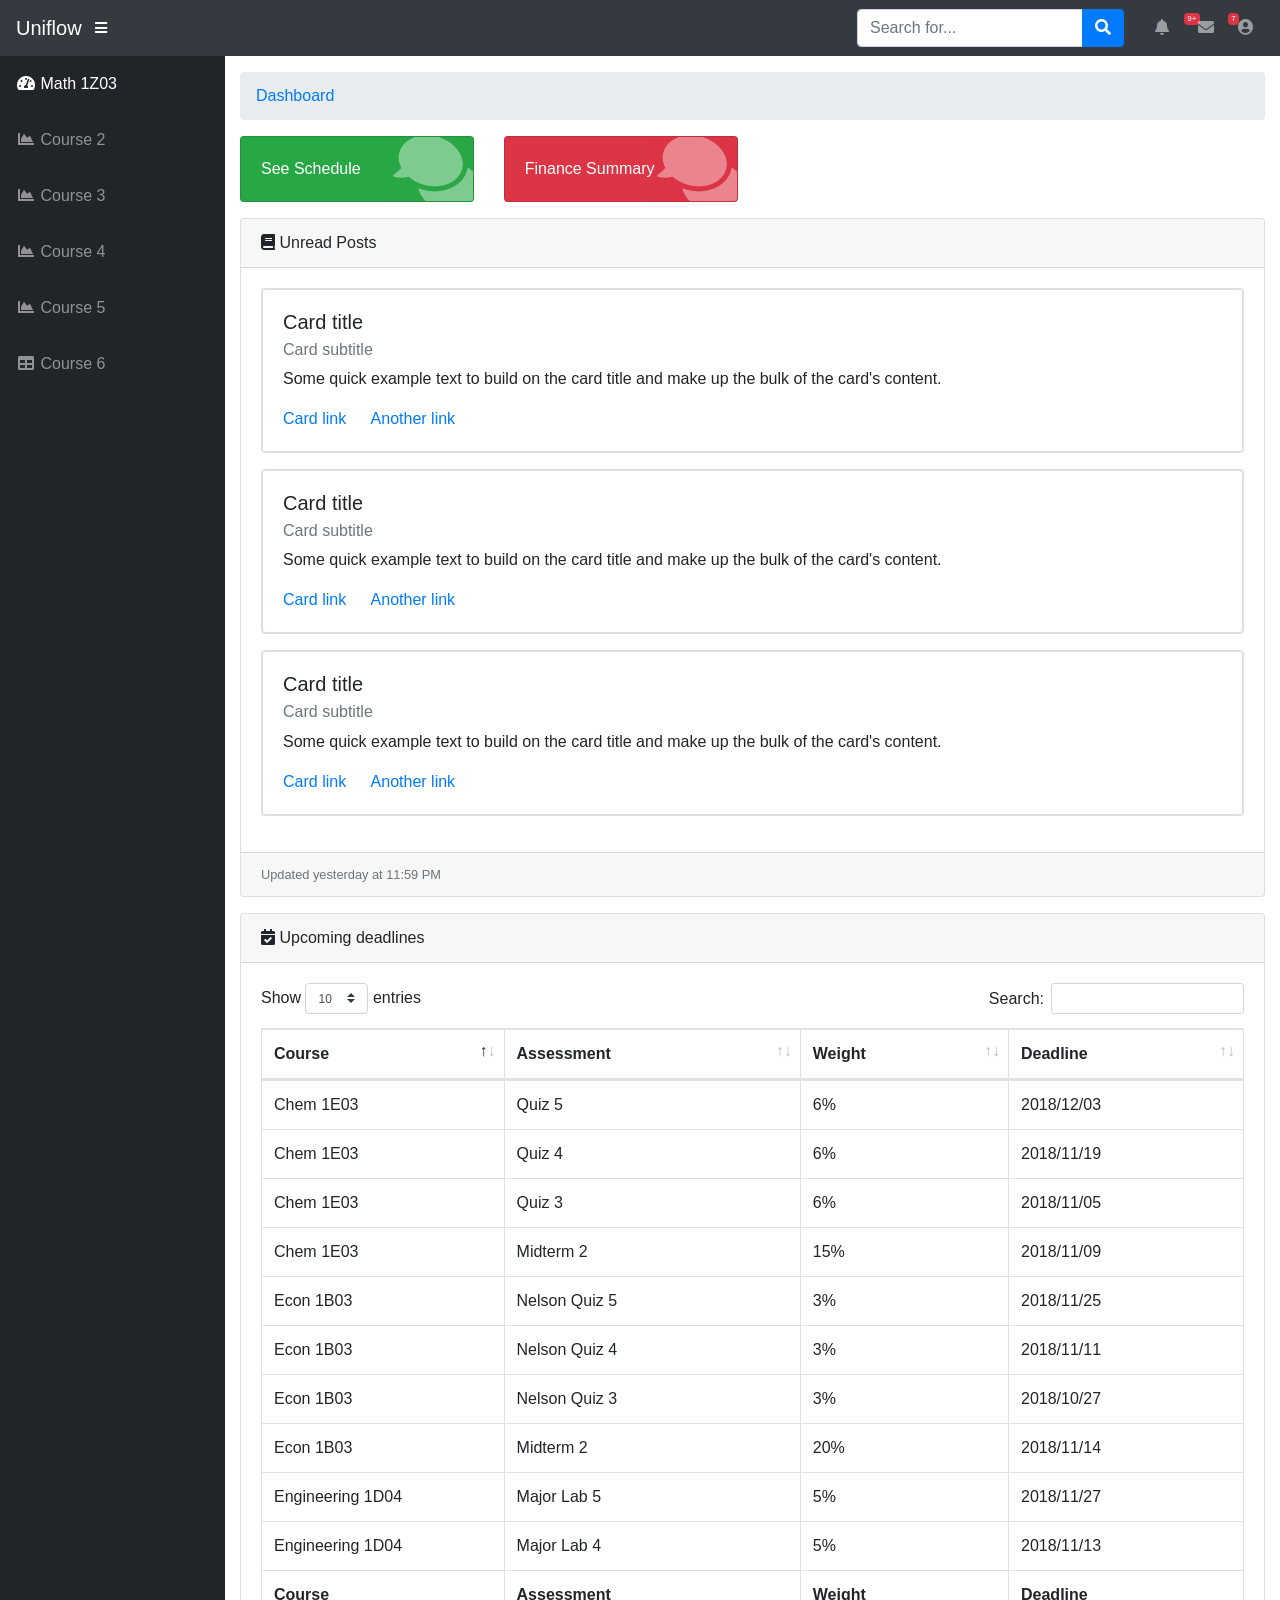
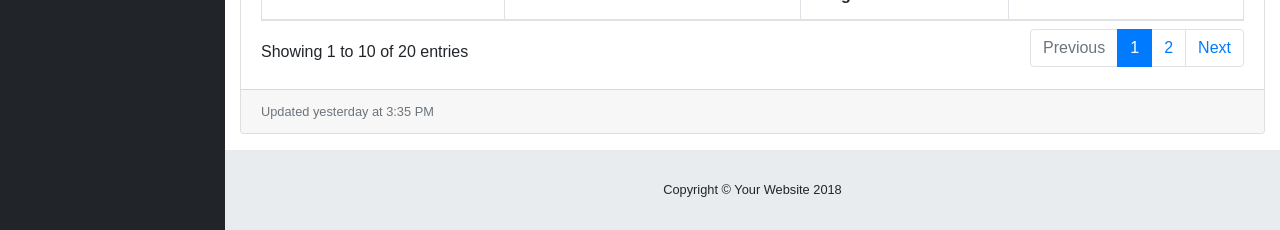
==== commit 484fdbb9: "update links" ====
--- a/index.html
+++ b/index.html
@@ -148,97 +148,30 @@
             <i class="fas fa-fw fa-tachometer-alt"></i> <span>Math 1Z03</span>
           </a>
         </li>
-
-        <li class="nav-item dropdown">
-          <a
-            class="nav-link dropdown-toggle"
-            href="#"
-            id="pagesDropdown"
-            role="button"
-            data-toggle="dropdown"
-            aria-haspopup="true"
-            aria-expanded="false"
-          >
-            <i class="fas fa-fw fa-folder"></i> <span>Course 2</span>
-          </a>
-          <div class="dropdown-menu" aria-labelledby="pagesDropdown">
-            <h6 class="dropdown-header">Main Pages:</h6>
-            <a class="dropdown-item" href="login.html">Announcements</a>
-            <a class="dropdown-item" href="register.html">Course Material</a>
-            <a class="dropdown-item" href="forgot-password.html">Dropbox</a>
-            <a class="dropdown-item" href="forgot-password.html">Grades</a>
-            <a class="dropdown-item" href="forgot-password.html"
-              >Contact Professor</a
-            >
-
-            <div class="dropdown-divider"></div>
-            <h6 class="dropdown-header">Other Pages:</h6>
-            <a class="dropdown-item" href="404.html">404 Page</a>
-            <a class="dropdown-item" href="blank.html">Blank Page</a>
-          </div>
-        </li>
-
-        <li class="nav-item dropdown">
-          <a
-            class="nav-link dropdown-toggle"
-            href="#"
-            id="pagesDropdown"
-            role="button"
-            data-toggle="dropdown"
-            aria-haspopup="true"
-            aria-expanded="false"
-          >
-            <i class="fas fa-fw fa-folder"></i> <span>Course 3</span>
-          </a>
-          <div class="dropdown-menu" aria-labelledby="pagesDropdown">
-            <h6 class="dropdown-header">Main Pages:</h6>
-            <a class="dropdown-item" href="login.html">Announcements</a>
-            <a class="dropdown-item" href="register.html">Course Material</a>
-            <a class="dropdown-item" href="forgot-password.html">Dropbox</a>
-            <a class="dropdown-item" href="forgot-password.html">Grades</a>
-            <a class="dropdown-item" href="forgot-password.html"
-              >Contact Professor</a
-            >
-
-            <div class="dropdown-divider"></div>
-            <h6 class="dropdown-header">Other Pages:</h6>
-            <a class="dropdown-item" href="404.html">404 Page</a>
-            <a class="dropdown-item" href="blank.html">Blank Page</a>
-          </div>
-        </li>
-
-        <li class="nav-item dropdown">
-          <a
-            class="nav-link dropdown-toggle"
-            href="#"
-            id="pagesDropdown"
-            role="button"
-            data-toggle="dropdown"
-            aria-haspopup="true"
-            aria-expanded="false"
-          >
-            <i class="fas fa-fw fa-folder"></i> <span>Course 4</span>
-          </a>
-          <div class="dropdown-menu" aria-labelledby="pagesDropdown">
-            <h6 class="dropdown-header">Login Screens:</h6>
-            <a class="dropdown-item" href="login.html">Login</a>
-            <a class="dropdown-item" href="register.html">Register</a>
-            <a class="dropdown-item" href="forgot-password.html"
-              >Forgot Password</a
-            >
-            <div class="dropdown-divider"></div>
-            <h6 class="dropdown-header">Other Pages:</h6>
-            <a class="dropdown-item" href="404.html">404 Page</a>
-            <a class="dropdown-item" href="blank.html">Blank Page</a>
-          </div>
-        </li>
         <li class="nav-item">
-          <a class="nav-link" href="charts.html">
+          <a class="nav-link" href="">
+            <i class="fas fa-fw fa-chart-area"></i> <span>Course 2</span></a
+          >
+        </li>
+        <li class="nav-item">
+          <a class="nav-link" href="">
+            <i class="fas fa-fw fa-chart-area"></i> <span>Course 3</span></a
+          >
+        </li>
+        <li class="nav-item">
+          <a class="nav-link" href="">
+            <i class="fas fa-fw fa-chart-area"></i> <span>Course 4</span></a
+          >
+        </li>
+          
+        <li class="nav-item">
+          <a class="nav-link" href="">
             <i class="fas fa-fw fa-chart-area"></i> <span>Course 5</span></a
           >
         </li>
+          
         <li class="nav-item">
-          <a class="nav-link" href="tables.html">
+          <a class="nav-link" href="">
             <i class="fas fa-fw fa-table"></i> <span>Course 6</span></a
           >
         </li>
@@ -256,7 +189,7 @@
           <div class="row">
             <div class="col-xl-3 col-sm-6 mb-3">
               <div class="card text-white bg-success o-hidden h-100">
-                <a class="text-white" href="math1z03annoucements.html">
+                <a class="text-white" href="schedule.html">
                   <div class="card-body">
                     <div class="card-body-icon">
                       <i class="fas fa-fw fa-comments"></i>
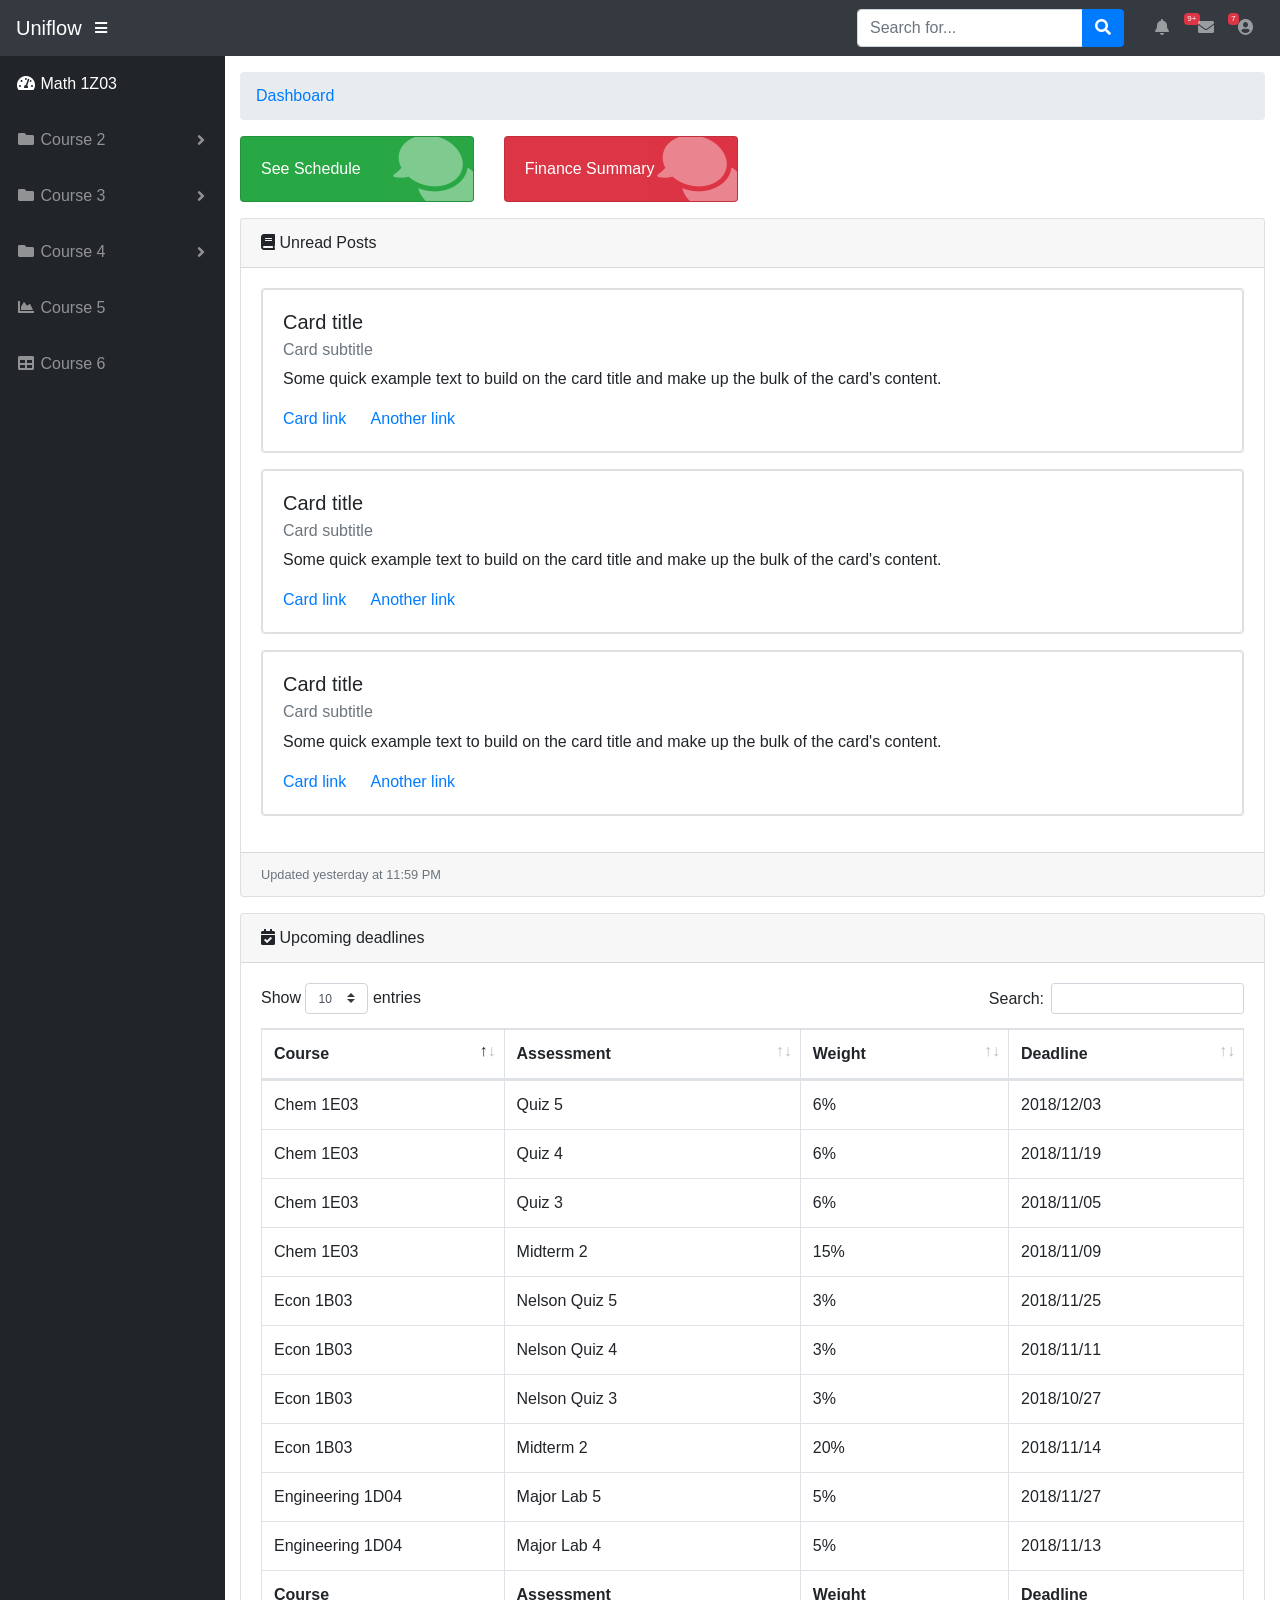
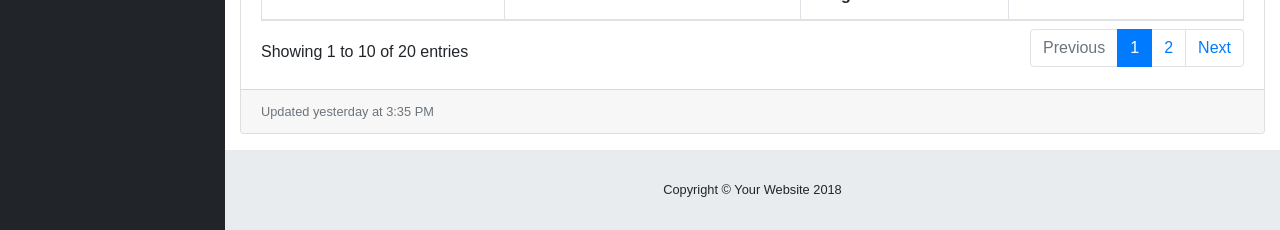
==== commit 01834779: "Fiance Summary Done" ====
--- a/index.html
+++ b/index.html
@@ -148,30 +148,97 @@
             <i class="fas fa-fw fa-tachometer-alt"></i> <span>Math 1Z03</span>
           </a>
         </li>
+
+        <li class="nav-item dropdown">
+          <a
+            class="nav-link dropdown-toggle"
+            href="#"
+            id="pagesDropdown"
+            role="button"
+            data-toggle="dropdown"
+            aria-haspopup="true"
+            aria-expanded="false"
+          >
+            <i class="fas fa-fw fa-folder"></i> <span>Course 2</span>
+          </a>
+          <div class="dropdown-menu" aria-labelledby="pagesDropdown">
+            <h6 class="dropdown-header">Main Pages:</h6>
+            <a class="dropdown-item" href="login.html">Announcements</a>
+            <a class="dropdown-item" href="register.html">Course Material</a>
+            <a class="dropdown-item" href="forgot-password.html">Dropbox</a>
+            <a class="dropdown-item" href="forgot-password.html">Grades</a>
+            <a class="dropdown-item" href="forgot-password.html"
+              >Contact Professor</a
+            >
+
+            <div class="dropdown-divider"></div>
+            <h6 class="dropdown-header">Other Pages:</h6>
+            <a class="dropdown-item" href="404.html">404 Page</a>
+            <a class="dropdown-item" href="blank.html">Blank Page</a>
+          </div>
+        </li>
+
+        <li class="nav-item dropdown">
+          <a
+            class="nav-link dropdown-toggle"
+            href="#"
+            id="pagesDropdown"
+            role="button"
+            data-toggle="dropdown"
+            aria-haspopup="true"
+            aria-expanded="false"
+          >
+            <i class="fas fa-fw fa-folder"></i> <span>Course 3</span>
+          </a>
+          <div class="dropdown-menu" aria-labelledby="pagesDropdown">
+            <h6 class="dropdown-header">Main Pages:</h6>
+            <a class="dropdown-item" href="login.html">Announcements</a>
+            <a class="dropdown-item" href="register.html">Course Material</a>
+            <a class="dropdown-item" href="forgot-password.html">Dropbox</a>
+            <a class="dropdown-item" href="forgot-password.html">Grades</a>
+            <a class="dropdown-item" href="forgot-password.html"
+              >Contact Professor</a
+            >
+
+            <div class="dropdown-divider"></div>
+            <h6 class="dropdown-header">Other Pages:</h6>
+            <a class="dropdown-item" href="404.html">404 Page</a>
+            <a class="dropdown-item" href="blank.html">Blank Page</a>
+          </div>
+        </li>
+
+        <li class="nav-item dropdown">
+          <a
+            class="nav-link dropdown-toggle"
+            href="#"
+            id="pagesDropdown"
+            role="button"
+            data-toggle="dropdown"
+            aria-haspopup="true"
+            aria-expanded="false"
+          >
+            <i class="fas fa-fw fa-folder"></i> <span>Course 4</span>
+          </a>
+          <div class="dropdown-menu" aria-labelledby="pagesDropdown">
+            <h6 class="dropdown-header">Login Screens:</h6>
+            <a class="dropdown-item" href="login.html">Login</a>
+            <a class="dropdown-item" href="register.html">Register</a>
+            <a class="dropdown-item" href="forgot-password.html"
+              >Forgot Password</a
+            >
+            <div class="dropdown-divider"></div>
+            <h6 class="dropdown-header">Other Pages:</h6>
+            <a class="dropdown-item" href="404.html">404 Page</a>
+            <a class="dropdown-item" href="blank.html">Blank Page</a>
+          </div>
+        </li>
         <li class="nav-item">
-          <a class="nav-link" href="">
-            <i class="fas fa-fw fa-chart-area"></i> <span>Course 2</span></a
+          <a class="nav-link" href="charts.html">
+            <i class="fas fa-fw fa-chart-area"></i> <span>Course 5</span></a
           >
         </li>
         <li class="nav-item">
-          <a class="nav-link" href="">
-            <i class="fas fa-fw fa-chart-area"></i> <span>Course 3</span></a
-          >
-        </li>
-        <li class="nav-item">
-          <a class="nav-link" href="">
-            <i class="fas fa-fw fa-chart-area"></i> <span>Course 4</span></a
-          >
-        </li>
-          
-        <li class="nav-item">
-          <a class="nav-link" href="">
-            <i class="fas fa-fw fa-chart-area"></i> <span>Course 5</span></a
-          >
-        </li>
-          
-        <li class="nav-item">
-          <a class="nav-link" href="">
+          <a class="nav-link" href="tables.html">
             <i class="fas fa-fw fa-table"></i> <span>Course 6</span></a
           >
         </li>
@@ -189,7 +256,7 @@
           <div class="row">
             <div class="col-xl-3 col-sm-6 mb-3">
               <div class="card text-white bg-success o-hidden h-100">
-                <a class="text-white" href="schedule.html">
+                <a class="text-white" href="math1z03annoucements.html">
                   <div class="card-body">
                     <div class="card-body-icon">
                       <i class="fas fa-fw fa-comments"></i>
@@ -201,7 +268,7 @@
             </div>
             <div class="col-xl-3 col-sm-6 mb-3">
               <div class="card text-white bg-danger o-hidden h-100">
-                <a class="text-white" href="math1z03annoucements.html">
+                <a class="text-white" href="finance.html">
                   <div class="card-body">
                     <div class="card-body-icon">
                       <i class="fas fa-fw fa-comments"></i>
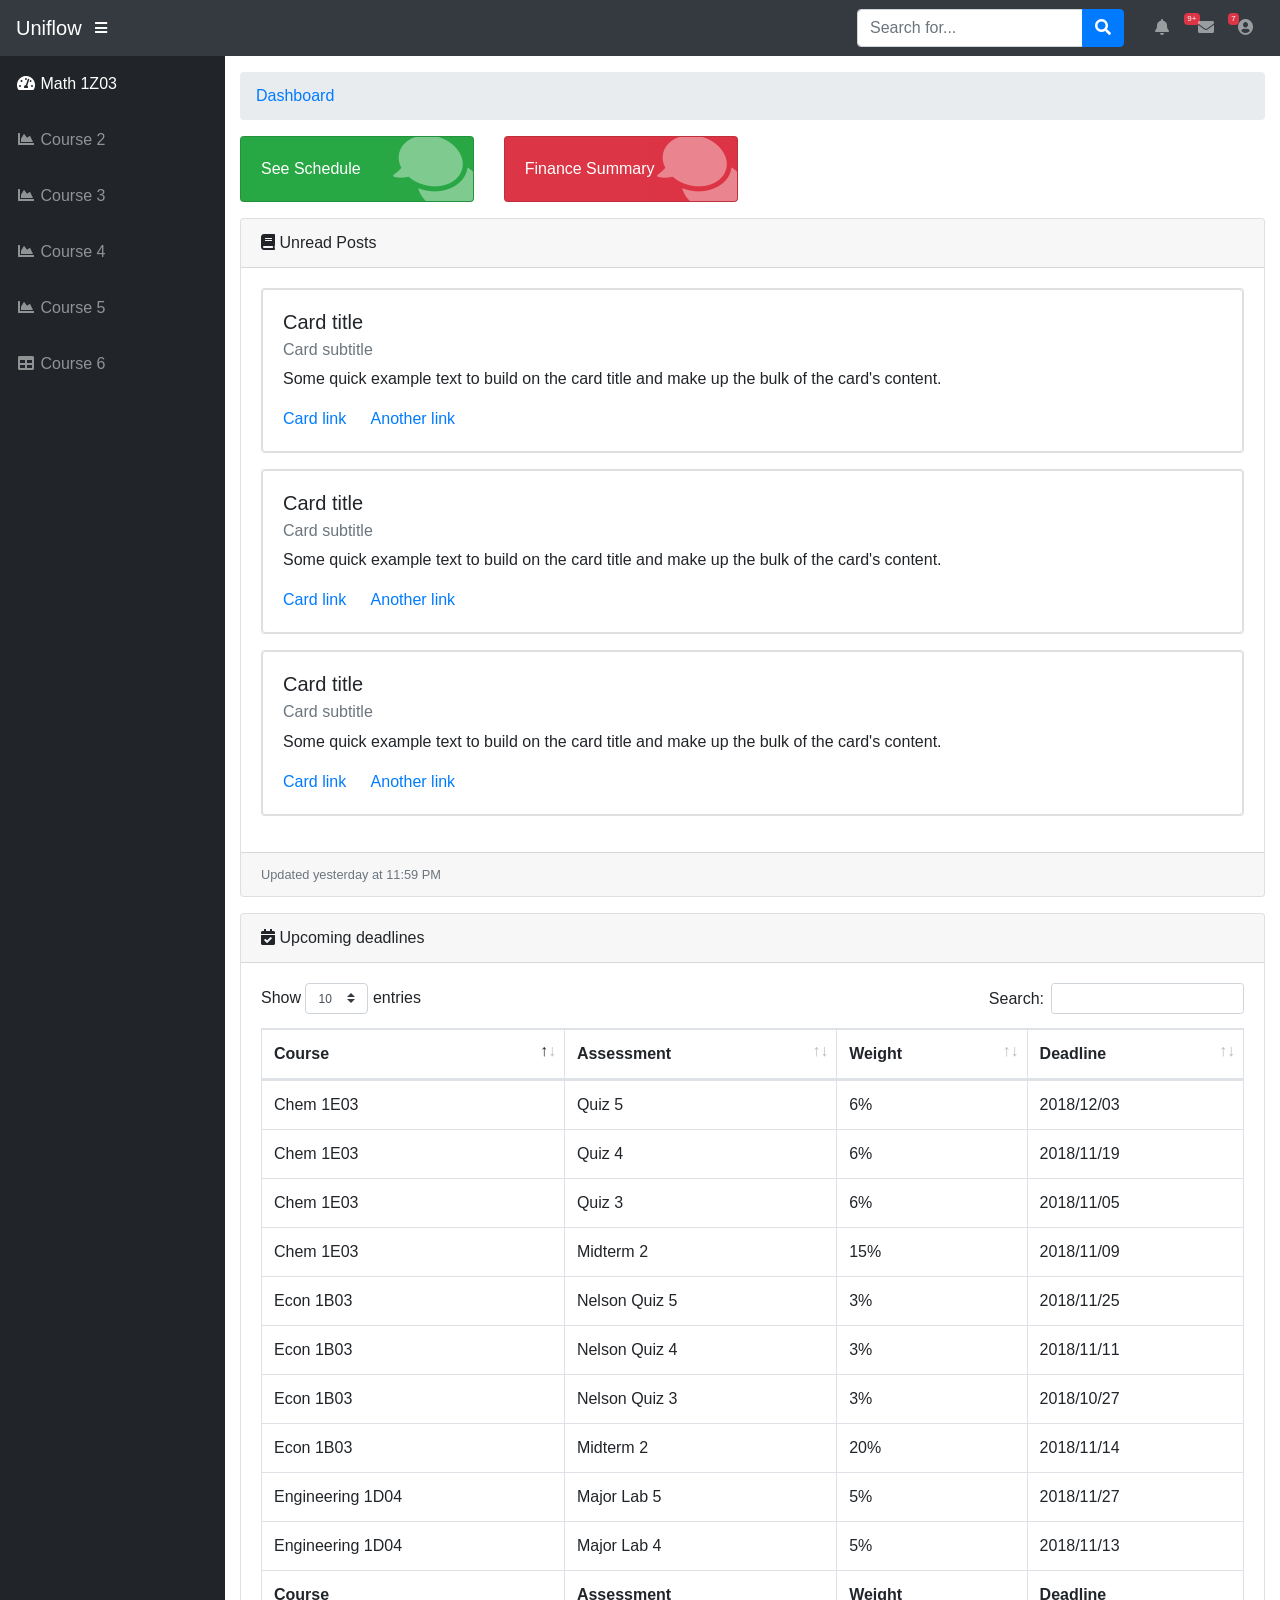
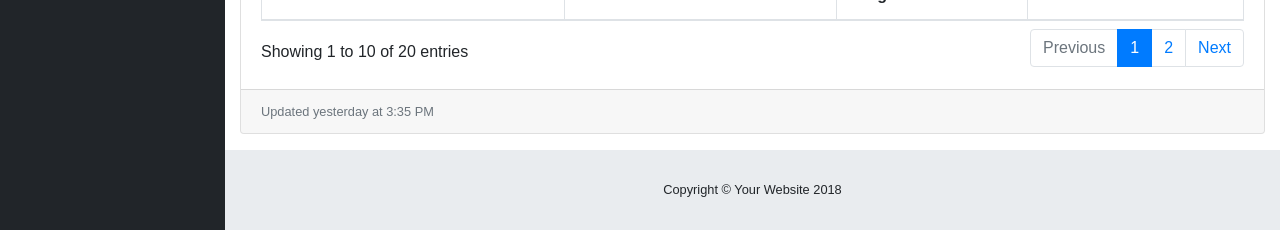
==== commit 6b69f83b: "merge" ====
--- a/index.html
+++ b/index.html
@@ -148,97 +148,30 @@
             <i class="fas fa-fw fa-tachometer-alt"></i> <span>Math 1Z03</span>
           </a>
         </li>
-
-        <li class="nav-item dropdown">
-          <a
-            class="nav-link dropdown-toggle"
-            href="#"
-            id="pagesDropdown"
-            role="button"
-            data-toggle="dropdown"
-            aria-haspopup="true"
-            aria-expanded="false"
-          >
-            <i class="fas fa-fw fa-folder"></i> <span>Course 2</span>
-          </a>
-          <div class="dropdown-menu" aria-labelledby="pagesDropdown">
-            <h6 class="dropdown-header">Main Pages:</h6>
-            <a class="dropdown-item" href="login.html">Announcements</a>
-            <a class="dropdown-item" href="register.html">Course Material</a>
-            <a class="dropdown-item" href="forgot-password.html">Dropbox</a>
-            <a class="dropdown-item" href="forgot-password.html">Grades</a>
-            <a class="dropdown-item" href="forgot-password.html"
-              >Contact Professor</a
-            >
-
-            <div class="dropdown-divider"></div>
-            <h6 class="dropdown-header">Other Pages:</h6>
-            <a class="dropdown-item" href="404.html">404 Page</a>
-            <a class="dropdown-item" href="blank.html">Blank Page</a>
-          </div>
-        </li>
-
-        <li class="nav-item dropdown">
-          <a
-            class="nav-link dropdown-toggle"
-            href="#"
-            id="pagesDropdown"
-            role="button"
-            data-toggle="dropdown"
-            aria-haspopup="true"
-            aria-expanded="false"
-          >
-            <i class="fas fa-fw fa-folder"></i> <span>Course 3</span>
-          </a>
-          <div class="dropdown-menu" aria-labelledby="pagesDropdown">
-            <h6 class="dropdown-header">Main Pages:</h6>
-            <a class="dropdown-item" href="login.html">Announcements</a>
-            <a class="dropdown-item" href="register.html">Course Material</a>
-            <a class="dropdown-item" href="forgot-password.html">Dropbox</a>
-            <a class="dropdown-item" href="forgot-password.html">Grades</a>
-            <a class="dropdown-item" href="forgot-password.html"
-              >Contact Professor</a
-            >
-
-            <div class="dropdown-divider"></div>
-            <h6 class="dropdown-header">Other Pages:</h6>
-            <a class="dropdown-item" href="404.html">404 Page</a>
-            <a class="dropdown-item" href="blank.html">Blank Page</a>
-          </div>
-        </li>
-
-        <li class="nav-item dropdown">
-          <a
-            class="nav-link dropdown-toggle"
-            href="#"
-            id="pagesDropdown"
-            role="button"
-            data-toggle="dropdown"
-            aria-haspopup="true"
-            aria-expanded="false"
-          >
-            <i class="fas fa-fw fa-folder"></i> <span>Course 4</span>
-          </a>
-          <div class="dropdown-menu" aria-labelledby="pagesDropdown">
-            <h6 class="dropdown-header">Login Screens:</h6>
-            <a class="dropdown-item" href="login.html">Login</a>
-            <a class="dropdown-item" href="register.html">Register</a>
-            <a class="dropdown-item" href="forgot-password.html"
-              >Forgot Password</a
-            >
-            <div class="dropdown-divider"></div>
-            <h6 class="dropdown-header">Other Pages:</h6>
-            <a class="dropdown-item" href="404.html">404 Page</a>
-            <a class="dropdown-item" href="blank.html">Blank Page</a>
-          </div>
-        </li>
         <li class="nav-item">
-          <a class="nav-link" href="charts.html">
+          <a class="nav-link" href="">
+            <i class="fas fa-fw fa-chart-area"></i> <span>Course 2</span></a
+          >
+        </li>
+        <li class="nav-item">
+          <a class="nav-link" href="">
+            <i class="fas fa-fw fa-chart-area"></i> <span>Course 3</span></a
+          >
+        </li>
+        <li class="nav-item">
+          <a class="nav-link" href="">
+            <i class="fas fa-fw fa-chart-area"></i> <span>Course 4</span></a
+          >
+        </li>
+          
+        <li class="nav-item">
+          <a class="nav-link" href="">
             <i class="fas fa-fw fa-chart-area"></i> <span>Course 5</span></a
           >
         </li>
+          
         <li class="nav-item">
-          <a class="nav-link" href="tables.html">
+          <a class="nav-link" href="">
             <i class="fas fa-fw fa-table"></i> <span>Course 6</span></a
           >
         </li>
@@ -256,7 +189,7 @@
           <div class="row">
             <div class="col-xl-3 col-sm-6 mb-3">
               <div class="card text-white bg-success o-hidden h-100">
-                <a class="text-white" href="math1z03annoucements.html">
+                <a class="text-white" href="schedule.html">
                   <div class="card-body">
                     <div class="card-body-icon">
                       <i class="fas fa-fw fa-comments"></i>
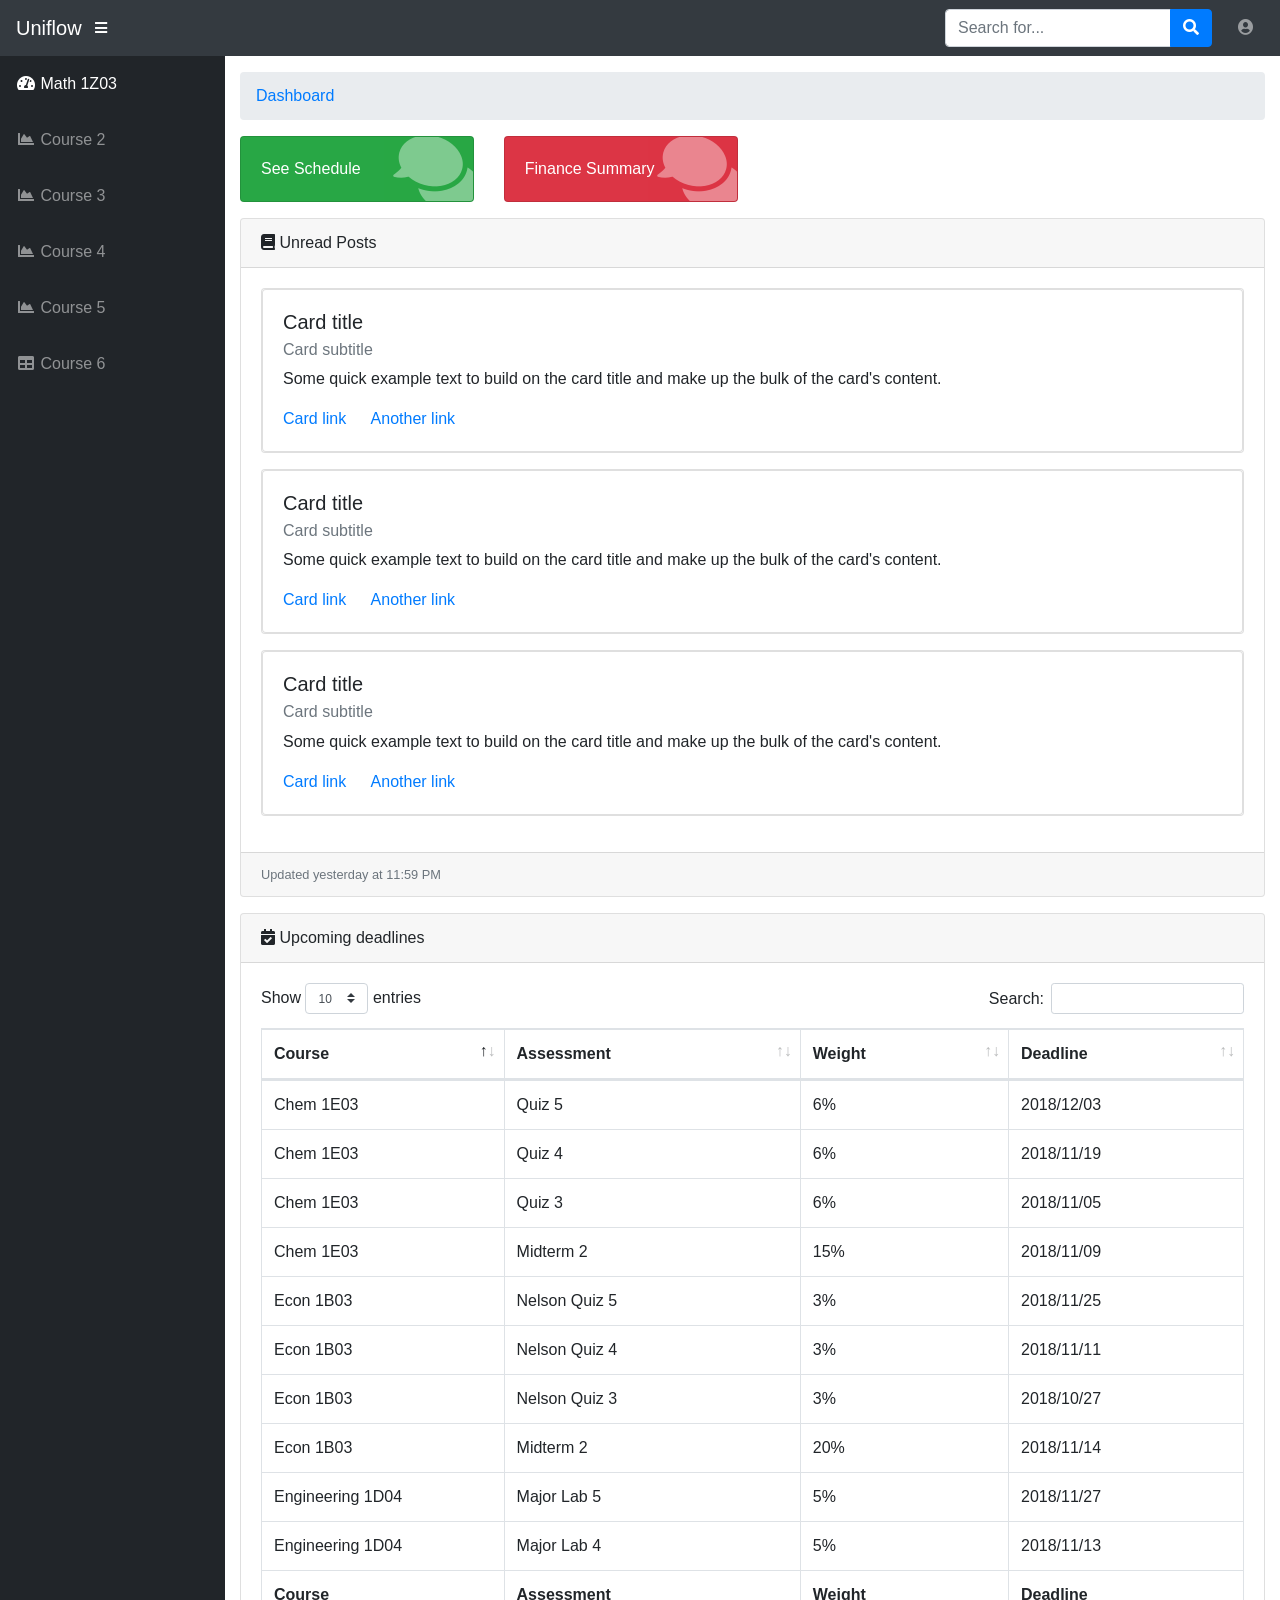
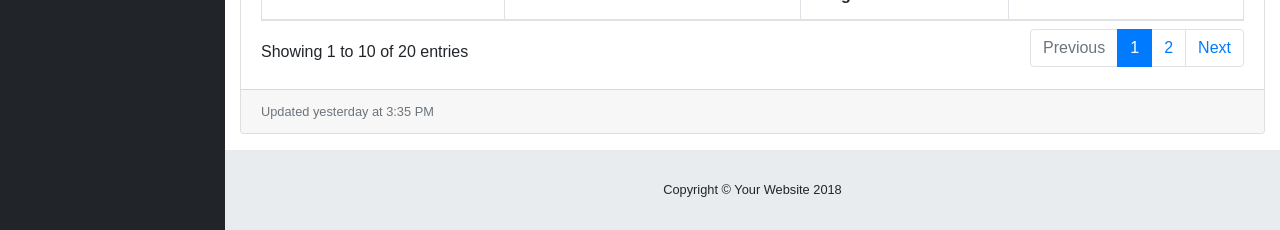
==== commit 90911608: "fixed values" ====
--- a/index.html
+++ b/index.html
@@ -63,52 +63,6 @@
 
       <!-- Navbar -->
       <ul class="navbar-nav ml-auto ml-md-0">
-        <li class="nav-item dropdown no-arrow mx-1">
-          <a
-            class="nav-link dropdown-toggle"
-            href="#"
-            id="alertsDropdown"
-            role="button"
-            data-toggle="dropdown"
-            aria-haspopup="true"
-            aria-expanded="false"
-          >
-            <i class="fas fa-bell fa-fw"></i>
-            <span class="badge badge-danger">9+</span>
-          </a>
-          <div
-            class="dropdown-menu dropdown-menu-right"
-            aria-labelledby="alertsDropdown"
-          >
-            <a class="dropdown-item" href="#">Action</a>
-            <a class="dropdown-item" href="#">Another action</a>
-            <div class="dropdown-divider"></div>
-            <a class="dropdown-item" href="#">Something else here</a>
-          </div>
-        </li>
-        <li class="nav-item dropdown no-arrow mx-1">
-          <a
-            class="nav-link dropdown-toggle"
-            href="#"
-            id="messagesDropdown"
-            role="button"
-            data-toggle="dropdown"
-            aria-haspopup="true"
-            aria-expanded="false"
-          >
-            <i class="fas fa-envelope fa-fw"></i>
-            <span class="badge badge-danger">7</span>
-          </a>
-          <div
-            class="dropdown-menu dropdown-menu-right"
-            aria-labelledby="messagesDropdown"
-          >
-            <a class="dropdown-item" href="#">Action</a>
-            <a class="dropdown-item" href="#">Another action</a>
-            <div class="dropdown-divider"></div>
-            <a class="dropdown-item" href="#">Something else here</a>
-          </div>
-        </li>
         <li class="nav-item dropdown no-arrow">
           <a
             class="nav-link dropdown-toggle"
@@ -201,7 +155,7 @@
             </div>
             <div class="col-xl-3 col-sm-6 mb-3">
               <div class="card text-white bg-danger o-hidden h-100">
-                <a class="text-white" href="finance.html">
+                <a class="text-white" href="math1z03annoucements.html">
                   <div class="card-body">
                     <div class="card-body-icon">
                       <i class="fas fa-fw fa-comments"></i>
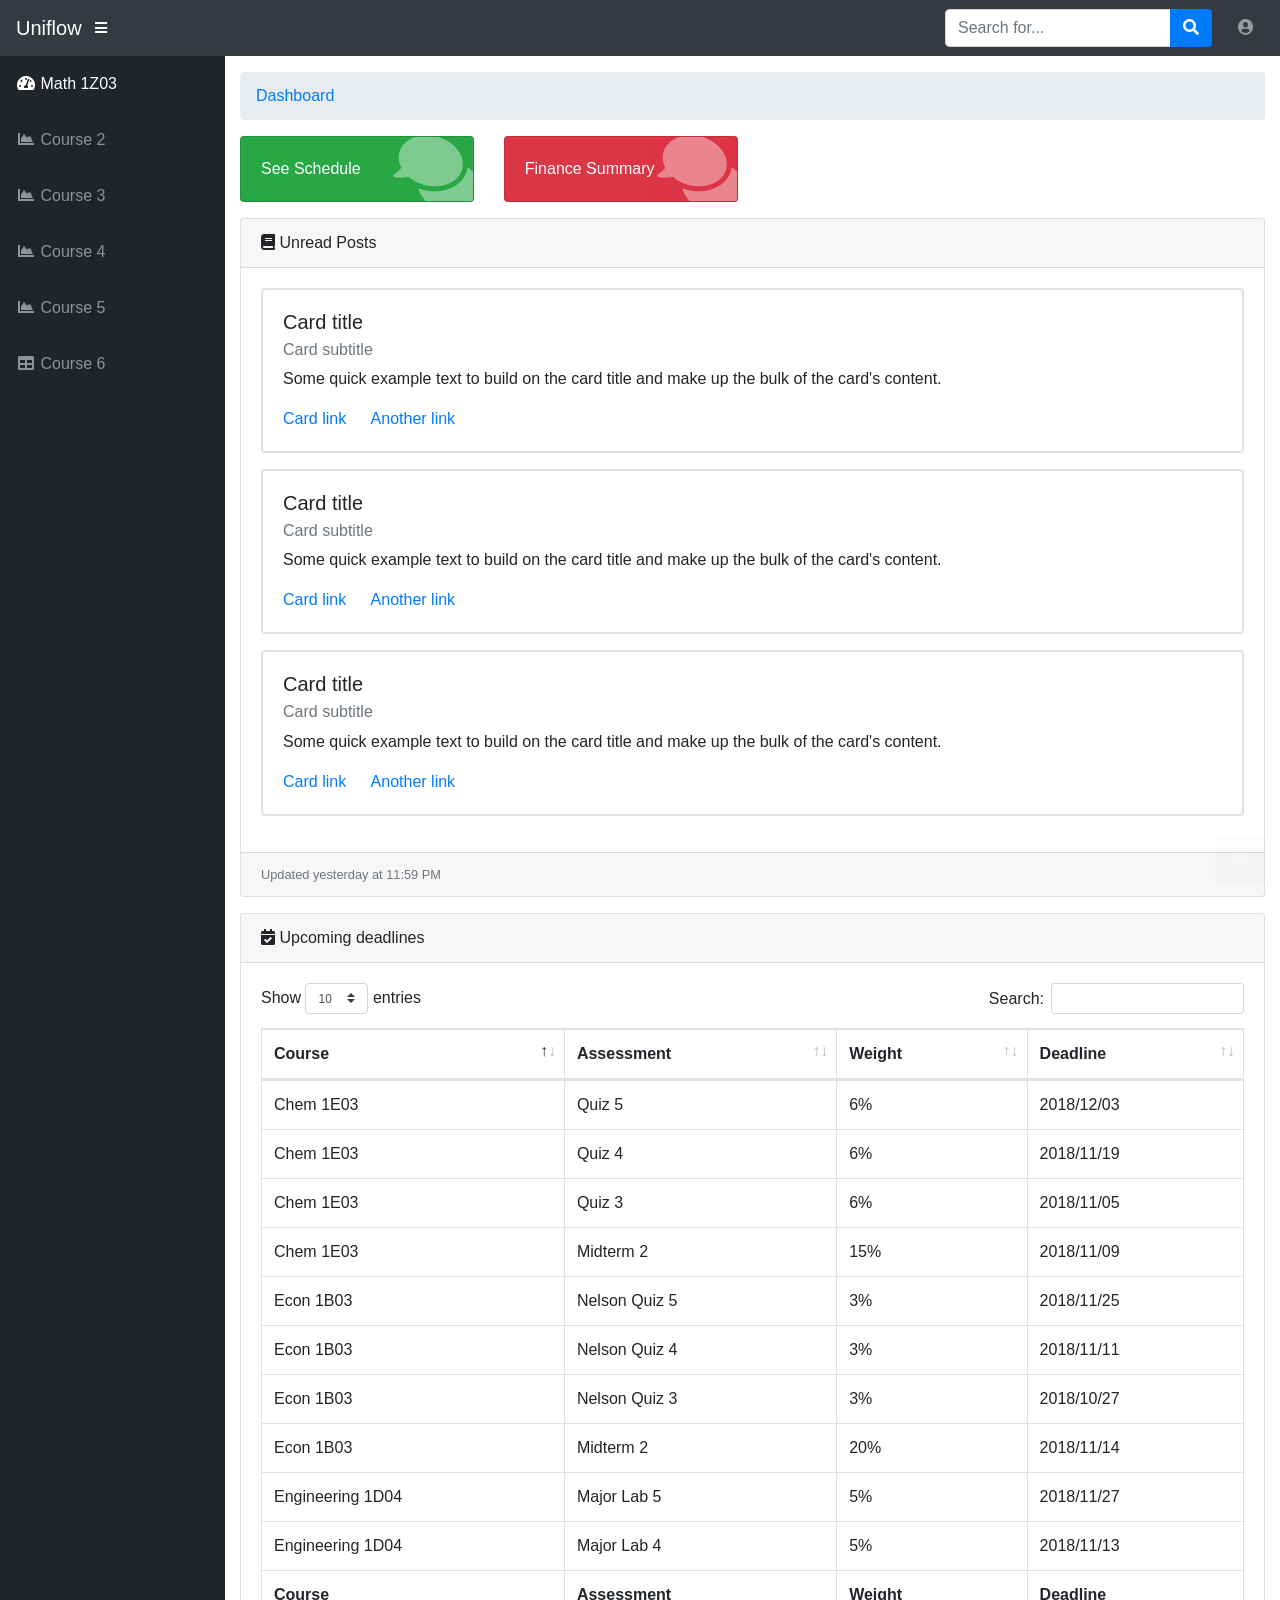
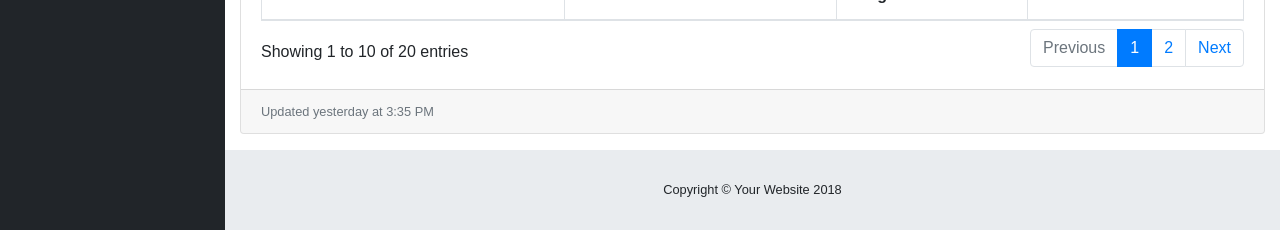
==== commit b6c92234: "stuff" ====
--- a/index.html
+++ b/index.html
@@ -155,7 +155,7 @@
             </div>
             <div class="col-xl-3 col-sm-6 mb-3">
               <div class="card text-white bg-danger o-hidden h-100">
-                <a class="text-white" href="math1z03annoucements.html">
+                <a class="text-white" href="finance.html">
                   <div class="card-body">
                     <div class="card-body-icon">
                       <i class="fas fa-fw fa-comments"></i>
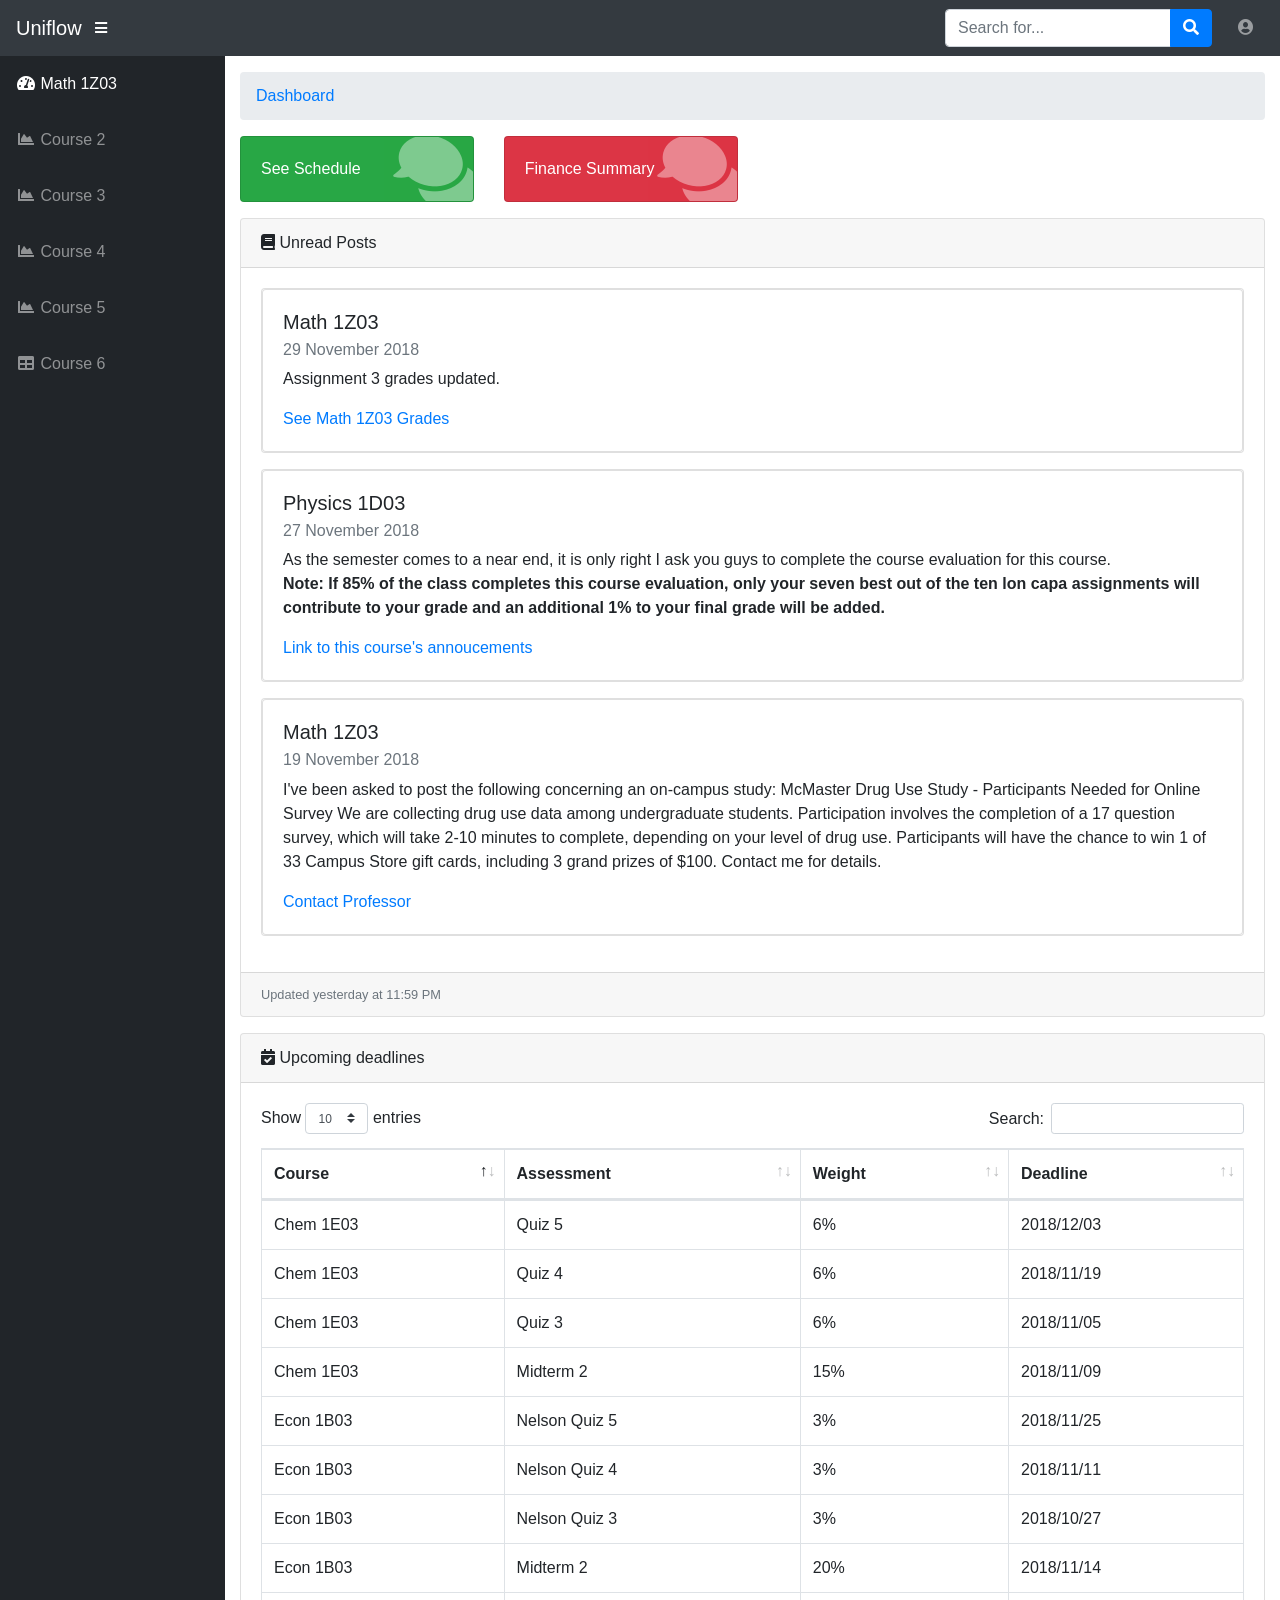
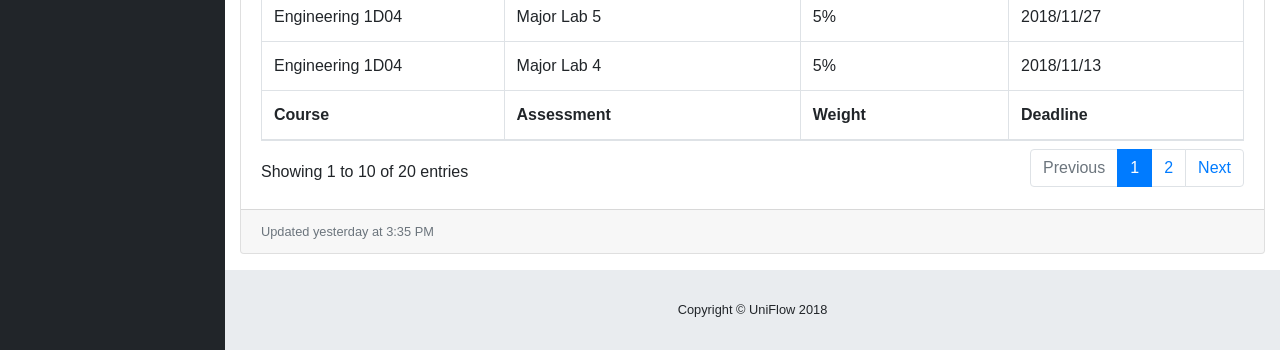
==== commit 9ba96fdb: "Unread posts data" ====
--- a/index.html
+++ b/index.html
@@ -117,13 +117,13 @@
             <i class="fas fa-fw fa-chart-area"></i> <span>Course 4</span></a
           >
         </li>
-          
+
         <li class="nav-item">
           <a class="nav-link" href="">
             <i class="fas fa-fw fa-chart-area"></i> <span>Course 5</span></a
           >
         </li>
-          
+
         <li class="nav-item">
           <a class="nav-link" href="">
             <i class="fas fa-fw fa-table"></i> <span>Course 6</span></a
@@ -211,42 +211,62 @@
               <div class="card mb-3">
                 <div class="card">
                   <div class="card-body">
-                    <h5 class="card-title">Card title</h5>
-                    <h6 class="card-subtitle mb-2 text-muted">Card subtitle</h6>
-                    <p class="card-text">
-                      Some quick example text to build on the card title and
-                      make up the bulk of the card's content.
-                    </p>
-                    <a href="#" class="card-link">Card link</a>
-                    <a href="#" class="card-link">Another link</a>
+                    <h5 class="card-title">Math 1Z03</h5>
+                    <h6 class="card-subtitle mb-2 text-muted">
+                      29 November 2018
+                    </h6>
+                    <p class="card-text">Assignment 3 grades updated.</p>
+                    <a href="math1z03grades.html" class="card-link"
+                      >See Math 1Z03 Grades</a
+                    >
                   </div>
                 </div>
               </div>
               <div class="card mb-3">
                 <div class="card">
                   <div class="card-body">
-                    <h5 class="card-title">Card title</h5>
-                    <h6 class="card-subtitle mb-2 text-muted">Card subtitle</h6>
+                    <h5 class="card-title">Physics 1D03</h5>
+                    <h6 class="card-subtitle mb-2 text-muted">
+                      27 November 2018
+                    </h6>
                     <p class="card-text">
-                      Some quick example text to build on the card title and
-                      make up the bulk of the card's content.
+                      As the semester comes to a near end, it is only right I
+                      ask you guys to complete the course evaluation for this
+                      course. <br />
+                      <b>
+                        Note: If 85% of the class completes this course
+                        evaluation, only your seven best out of the ten lon capa
+                        assignments will contribute to your grade and an
+                        additional 1% to your final grade will be added.
+                      </b>
                     </p>
-                    <a href="#" class="card-link">Card link</a>
-                    <a href="#" class="card-link">Another link</a>
+                    <a href="#" class="card-link"
+                      >Link to this course's annoucements</a
+                    >
                   </div>
                 </div>
               </div>
               <div class="card mb-3">
                 <div class="card">
                   <div class="card-body">
-                    <h5 class="card-title">Card title</h5>
-                    <h6 class="card-subtitle mb-2 text-muted">Card subtitle</h6>
+                    <h5 class="card-title">Math 1Z03</h5>
+                    <h6 class="card-subtitle mb-2 text-muted">
+                      19 November 2018
+                    </h6>
                     <p class="card-text">
-                      Some quick example text to build on the card title and
-                      make up the bulk of the card's content.
+                      I've been asked to post the following concerning an
+                      on-campus study: McMaster Drug Use Study - Participants
+                      Needed for Online Survey We are collecting drug use data
+                      among undergraduate students. Participation involves the
+                      completion of a 17 question survey, which will take 2-10
+                      minutes to complete, depending on your level of drug use.
+                      Participants will have the chance to win 1 of 33 Campus
+                      Store gift cards, including 3 grand prizes of $100.
+                      Contact me for details.
                     </p>
-                    <a href="#" class="card-link">Card link</a>
-                    <a href="#" class="card-link">Another link</a>
+                    <a href="math1z03contactprof.html" class="card-link"
+                      >Contact Professor</a
+                    >
                   </div>
                 </div>
               </div>
@@ -421,7 +441,7 @@
         <footer class="sticky-footer">
           <div class="container my-auto">
             <div class="copyright text-center my-auto">
-              <span>Copyright © Your Website 2018</span>
+              <span>Copyright © UniFlow 2018</span>
             </div>
           </div>
         </footer>
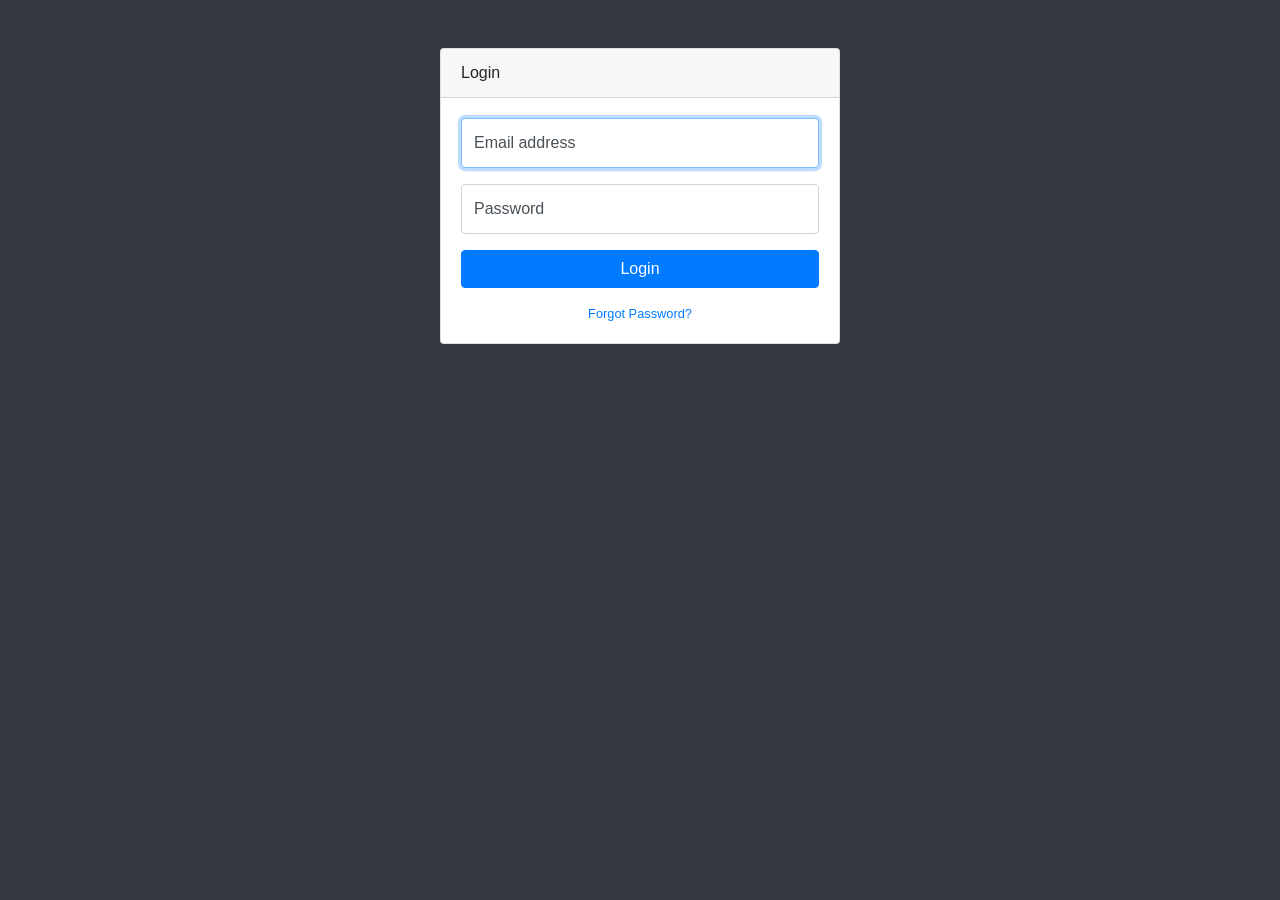
==== commit e3726b3a: "Rename of files" ====
--- a/index.html
+++ b/index.html
@@ -10,7 +10,7 @@
     <meta name="description" content="" />
     <meta name="author" content="" />
 
-    <title>UniFlow</title>
+    <title>SB Admin - Login</title>
 
     <!-- Bootstrap core CSS -->
     <link href="vendor/bootstrap/css/bootstrap.min.css" rel="stylesheet" />
@@ -22,473 +22,69 @@
       type="text/css"
     />
 
-    <!-- Page level plugin CSS -->
-    <link href="vendor/datatables/dataTables.bootstrap4.css" rel="stylesheet" />
-
     <!-- Custom styles for this template -->
     <link href="css/sb-admin.css" rel="stylesheet" />
   </head>
 
-  <body id="page-top">
-    <nav class="navbar navbar-expand navbar-dark bg-dark static-top">
-      <a class="navbar-brand mr-1" href="index.html">Uniflow</a>
-
-      <button
-        class="btn btn-link btn-sm text-white order-1 order-sm-0"
-        id="sidebarToggle"
-        href="#"
-      >
-        <i class="fas fa-bars"></i>
-      </button>
-
-      <!-- Navbar Search -->
-      <form
-        class="d-none d-md-inline-block form-inline ml-auto mr-0 mr-md-3 my-2 my-md-0"
-      >
-        <div class="input-group">
-          <input
-            type="text"
-            class="form-control"
-            placeholder="Search for..."
-            aria-label="Search"
-            aria-describedby="basic-addon2"
-          />
-          <div class="input-group-append">
-            <button class="btn btn-primary" type="button">
-              <i class="fas fa-search"></i>
-            </button>
-          </div>
-        </div>
-      </form>
-
-      <!-- Navbar -->
-      <ul class="navbar-nav ml-auto ml-md-0">
-        <li class="nav-item dropdown no-arrow">
-          <a
-            class="nav-link dropdown-toggle"
-            href="#"
-            id="userDropdown"
-            role="button"
-            data-toggle="dropdown"
-            aria-haspopup="true"
-            aria-expanded="false"
-          >
-            <i class="fas fa-user-circle fa-fw"></i>
-          </a>
-          <div
-            class="dropdown-menu dropdown-menu-right"
-            aria-labelledby="userDropdown"
-          >
-            <a class="dropdown-item" href="#">Settings</a>
-            <a class="dropdown-item" href="#">Activity Log</a>
-            <div class="dropdown-divider"></div>
-            <a
-              class="dropdown-item"
-              href="#"
-              data-toggle="modal"
-              data-target="#logoutModal"
-              >Logout</a
-            >
-          </div>
-        </li>
-      </ul>
-    </nav>
-
-    <div id="wrapper">
-      <!-- Sidebar -->
-      <ul class="sidebar navbar-nav">
-        <li class="nav-item active">
-          <a class="nav-link" href="math1z03annoucements.html">
-            <i class="fas fa-fw fa-tachometer-alt"></i> <span>Math 1Z03</span>
-          </a>
-        </li>
-        <li class="nav-item">
-          <a class="nav-link" href="">
-            <i class="fas fa-fw fa-chart-area"></i> <span>Course 2</span></a
-          >
-        </li>
-        <li class="nav-item">
-          <a class="nav-link" href="">
-            <i class="fas fa-fw fa-chart-area"></i> <span>Course 3</span></a
-          >
-        </li>
-        <li class="nav-item">
-          <a class="nav-link" href="">
-            <i class="fas fa-fw fa-chart-area"></i> <span>Course 4</span></a
-          >
-        </li>
-
-        <li class="nav-item">
-          <a class="nav-link" href="">
-            <i class="fas fa-fw fa-chart-area"></i> <span>Course 5</span></a
-          >
-        </li>
-
-        <li class="nav-item">
-          <a class="nav-link" href="">
-            <i class="fas fa-fw fa-table"></i> <span>Course 6</span></a
-          >
-        </li>
-      </ul>
-
-      <div id="content-wrapper">
-        <div class="container-fluid">
-          <!-- Breadcrumbs -->
-          <ol class="breadcrumb">
-            <li class="breadcrumb-item"><a href="#">Dashboard</a></li>
-            <!-- <li class="breadcrumb-item active">Overview</li> -->
-          </ol>
-
-          <!-- Icon Cards -->
-          <div class="row">
-            <div class="col-xl-3 col-sm-6 mb-3">
-              <div class="card text-white bg-success o-hidden h-100">
-                <a class="text-white" href="schedule.html">
-                  <div class="card-body">
-                    <div class="card-body-icon">
-                      <i class="fas fa-fw fa-comments"></i>
-                    </div>
-                    <div class="mr-5">See Schedule</div>
-                  </div>
-                </a>
+  <body class="bg-dark">
+    <div class="container">
+      <div class="card card-login mx-auto mt-5">
+        <div class="card-header">Login</div>
+        <div class="card-body">
+          <form>
+            <div class="form-group">
+              <div class="form-label-group">
+                <input
+                  type="email"
+                  id="inputEmail"
+                  class="form-control"
+                  placeholder="Email address"
+                  required="required"
+                  autofocus="autofocus"
+                  name="userid"
+                />
+                <label for="inputEmail">Email address</label>
               </div>
             </div>
-            <div class="col-xl-3 col-sm-6 mb-3">
-              <div class="card text-white bg-danger o-hidden h-100">
-                <a class="text-white" href="finance.html">
-                  <div class="card-body">
-                    <div class="card-body-icon">
-                      <i class="fas fa-fw fa-comments"></i>
-                    </div>
-                    <div class="mr-5">Finance Summary</div>
-                  </div>
-                </a>
+            <div class="form-group">
+              <div class="form-label-group">
+                <input
+                  type="password"
+                  id="inputPassword"
+                  class="form-control"
+                  placeholder="Password"
+                  required="required"
+                  name="pswrd"
+                />
+                <label for="inputPassword">Password</label>
               </div>
             </div>
-          </div>
-          <!--
-              <div class="col-xl-3 col-sm-6 mb-3">
-                <div class="card text-white bg-success o-hidden h-100">
-                  <div class="card-body">
-                    <div class="card-body-icon">
-                      <i class="fas fa-fw fa-shopping-cart"></i>
-                    </div>
-                    <div class="mr-5">123 New Orders!</div>
-                  </div>
-                  <a class="card-footer text-white clearfix small z-1" href="#">
-                    <span class="float-left">View Details</span>
-                    <span class="float-right">
-                      <i class="fas fa-angle-right"></i>
-                    </span>
-                  </a>
-                </div>
-              </div>
-              <div class="col-xl-3 col-sm-6 mb-3">
-                <div class="card text-white bg-danger o-hidden h-100">
-                  <div class="card-body">
-                    <div class="card-body-icon">
-                      <i class="fas fa-fw fa-life-ring"></i>
-                    </div>
-                    <div class="mr-5">13 New Tickets!</div>
-                  </div>
-                  <a class="card-footer text-white clearfix small z-1" href="#">
-                    <span class="float-left">View Details</span>
-                    <span class="float-right">
-                      <i class="fas fa-angle-right"></i>
-                    </span>
-                  </a>
-                </div>
-              </div>
-            </div>
-          -->
-
-          <!-- Unread Posts -->
-          <div class="card mb-3">
-            <div class="card-header">
-              <i class="fas fa-book"></i> Unread Posts
-            </div>
-            <div class="card-body">
-              <div class="card mb-3">
-                <div class="card">
-                  <div class="card-body">
-                    <h5 class="card-title">Math 1Z03</h5>
-                    <h6 class="card-subtitle mb-2 text-muted">
-                      29 November 2018
-                    </h6>
-                    <p class="card-text">Assignment 3 grades updated.</p>
-                    <a href="math1z03grades.html" class="card-link"
-                      >See Math 1Z03 Grades</a
-                    >
-                  </div>
-                </div>
-              </div>
-              <div class="card mb-3">
-                <div class="card">
-                  <div class="card-body">
-                    <h5 class="card-title">Physics 1D03</h5>
-                    <h6 class="card-subtitle mb-2 text-muted">
-                      27 November 2018
-                    </h6>
-                    <p class="card-text">
-                      As the semester comes to a near end, it is only right I
-                      ask you guys to complete the course evaluation for this
-                      course. <br />
-                      <b>
-                        Note: If 85% of the class completes this course
-                        evaluation, only your seven best out of the ten lon capa
-                        assignments will contribute to your grade and an
-                        additional 1% to your final grade will be added.
-                      </b>
-                    </p>
-                    <a href="#" class="card-link"
-                      >Link to this course's annoucements</a
-                    >
-                  </div>
-                </div>
-              </div>
-              <div class="card mb-3">
-                <div class="card">
-                  <div class="card-body">
-                    <h5 class="card-title">Math 1Z03</h5>
-                    <h6 class="card-subtitle mb-2 text-muted">
-                      19 November 2018
-                    </h6>
-                    <p class="card-text">
-                      I've been asked to post the following concerning an
-                      on-campus study: McMaster Drug Use Study - Participants
-                      Needed for Online Survey We are collecting drug use data
-                      among undergraduate students. Participation involves the
-                      completion of a 17 question survey, which will take 2-10
-                      minutes to complete, depending on your level of drug use.
-                      Participants will have the chance to win 1 of 33 Campus
-                      Store gift cards, including 3 grand prizes of $100.
-                      Contact me for details.
-                    </p>
-                    <a href="math1z03contactprof.html" class="card-link"
-                      >Contact Professor</a
-                    >
-                  </div>
-                </div>
-              </div>
-            </div>
-            <div class="card-footer small text-muted">
-              Updated yesterday at 11:59 PM
-            </div>
-          </div>
-
-          <!-- Upcoming deadlines -->
-          <div class="card mb-3">
-            <div class="card-header">
-              <i class="fas fa-calendar-check"></i> Upcoming deadlines
-            </div>
-            <div class="card-body">
-              <div class="table-responsive">
-                <table
-                  class="table table-bordered"
-                  id="dataTable"
-                  width="100%"
-                  cellspacing="0"
-                >
-                  <thead>
-                    <tr>
-                      <th>Course</th>
-                      <th>Assessment</th>
-                      <th>Weight</th>
-                      <th>Deadline</th>
-                    </tr>
-                  </thead>
-                  <tfoot>
-                    <tr>
-                      <th>Course</th>
-                      <th>Assessment</th>
-                      <th>Weight</th>
-                      <th>Deadline</th>
-                    </tr>
-                  </tfoot>
-                  <tbody>
-                    <tr>
-                      <td>Math 1Z03</td>
-                      <td>Assignment 6</td>
-                      <td>5%</td>
-                      <td>2018/11/30</td>
-                    </tr>
-                    <tr>
-                      <td>Chem 1E03</td>
-                      <td>Quiz 5</td>
-                      <td>6%</td>
-                      <td>2018/12/03</td>
-                    </tr>
-                    <tr>
-                      <td>Physics 1D03</td>
-                      <td>Lon Capa 10</td>
-                      <td>2%</td>
-                      <td>2018/11/29</td>
-                    </tr>
-                    <tr>
-                      <td>Engineering 1D04</td>
-                      <td>Major Lab 5</td>
-                      <td>5%</td>
-                      <td>2018/11/27</td>
-                    </tr>
-                    <tr>
-                      <td>Econ 1B03</td>
-                      <td>Nelson Quiz 5</td>
-                      <td>3%</td>
-                      <td>2018/11/25</td>
-                    </tr>
-                    <tr>
-                      <td>Math 1Z03</td>
-                      <td>Assignment 5</td>
-                      <td>5%</td>
-                      <td>2018/11/16</td>
-                    </tr>
-                    <tr>
-                      <td>Chem 1E03</td>
-                      <td>Quiz 4</td>
-                      <td>6%</td>
-                      <td>2018/11/19</td>
-                    </tr>
-                    <tr>
-                      <td>Physics 1D03</td>
-                      <td>Lon Capa 9</td>
-                      <td>2%</td>
-                      <td>2018/11/22</td>
-                    </tr>
-                    <tr>
-                      <td>Engineering 1D04</td>
-                      <td>Major Lab 4</td>
-                      <td>5%</td>
-                      <td>2018/11/13</td>
-                    </tr>
-                    <tr>
-                      <td>Econ 1B03</td>
-                      <td>Nelson Quiz 4</td>
-                      <td>3%</td>
-                      <td>2018/11/11</td>
-                    </tr>
-                    <tr>
-                      <td>Math 1Z03</td>
-                      <td>Assignment 3</td>
-                      <td>5%</td>
-                      <td>2018/11/02</td>
-                    </tr>
-                    <tr>
-                      <td>Chem 1E03</td>
-                      <td>Quiz 3</td>
-                      <td>6%</td>
-                      <td>2018/11/05</td>
-                    </tr>
-                    <tr>
-                      <td>Physics 1D03</td>
-                      <td>Lon Capa 8</td>
-                      <td>2%</td>
-                      <td>2018/11/15</td>
-                    </tr>
-                    <tr>
-                      <td>Engineering 1D04</td>
-                      <td>Major Lab 3</td>
-                      <td>5%</td>
-                      <td>2018/10/30</td>
-                    </tr>
-                    <tr>
-                      <td>Econ 1B03</td>
-                      <td>Nelson Quiz 3</td>
-                      <td>3%</td>
-                      <td>2018/10/27</td>
-                    </tr>
-                    <tr>
-                      <td>Math 1Z03</td>
-                      <td>Midterm 2</td>
-                      <td>20%</td>
-                      <td>2018/11/12</td>
-                    </tr>
-                    <tr>
-                      <td>Chem 1E03</td>
-                      <td>Midterm 2</td>
-                      <td>15%</td>
-                      <td>2018/11/09</td>
-                    </tr>
-                    <tr>
-                      <td>Physics 1D03</td>
-                      <td>Midterm 2</td>
-                      <td>20%</td>
-                      <td>2018/11/05</td>
-                    </tr>
-                    <tr>
-                      <td>Engineering 1D04</td>
-                      <td>Midterm 2</td>
-                      <td>15%</td>
-                      <td>2018/11/16</td>
-                    </tr>
-                    <tr>
-                      <td>Econ 1B03</td>
-                      <td>Midterm 2</td>
-                      <td>20%</td>
-                      <td>2018/11/14</td>
-                    </tr>
-                  </tbody>
-                </table>
-              </div>
-            </div>
-            <div class="card-footer small text-muted">
-              Updated yesterday at 3:35 PM
-            </div>
-          </div>
-        </div>
-        <!-- /.container-fluid -->
-
-        <!-- Sticky Footer -->
-        <footer class="sticky-footer">
-          <div class="container my-auto">
-            <div class="copyright text-center my-auto">
-              <span>Copyright © UniFlow 2018</span>
-            </div>
-          </div>
-        </footer>
-      </div>
-      <!-- /.content-wrapper -->
-    </div>
-    <!-- /#wrapper -->
-
-    <!-- Scroll to Top Button -->
-    <a class="scroll-to-top rounded" href="#page-top">
-      <i class="fas fa-angle-up"></i>
-    </a>
-
-    <!-- Logout Modal -->
-    <div
-      class="modal fade"
-      id="logoutModal"
-      tabindex="-1"
-      role="dialog"
-      aria-labelledby="exampleModalLabel"
-      aria-hidden="true"
-    >
-      <div class="modal-dialog" role="document">
-        <div class="modal-content">
-          <div class="modal-header">
-            <h5 class="modal-title" id="exampleModalLabel">Ready to Leave?</h5>
-            <button
-              class="close"
+            <input
               type="button"
-              data-dismiss="modal"
-              aria-label="Close"
+              class="btn btn-primary btn-block"
+              onclick="check(this.form)"
+              value="Login"
+            />
+          </form>
+          <script language="javascript">
+            function check(form) {
+              /*function to check userid & password*/
+              /*the following code checkes whether the entered userid and password are matching*/
+              if (
+                form.userid.value == "tester@tester.com" &&
+                form.pswrd.value == "tester"
+              ) {
+                window.location.href =
+                  "dashboard.html"; /*opens the target page while Id & password matches*/
+              } else {
+                alert("Error Password or Username"); /*displays error message*/
+              }
+            }
+          </script>
+          <div class="text-center">
+            <a class="d-block small mt-3" href="forgot-password.html"
+              >Forgot Password?</a
             >
-              <span aria-hidden="true">×</span>
-            </button>
-          </div>
-          <div class="modal-body">
-            Select "Logout" below if you are ready to end your current session.
-          </div>
-          <div class="modal-footer">
-            <button
-              class="btn btn-secondary"
-              type="button"
-              data-dismiss="modal"
-            >
-              Cancel
-            </button>
-            <a class="btn btn-primary" href="login.html">Logout</a>
           </div>
         </div>
       </div>
@@ -500,17 +96,5 @@
 
     <!-- Core plugin JavaScript -->
     <script src="vendor/jquery-easing/jquery.easing.min.js"></script>
-
-    <!-- Page level plugin JavaScript -->
-    <script src="vendor/chart.js/Chart.min.js"></script>
-    <script src="vendor/datatables/jquery.dataTables.js"></script>
-    <script src="vendor/datatables/dataTables.bootstrap4.js"></script>
-
-    <!-- Custom scripts for all pages -->
-    <script src="js/sb-admin.min.js"></script>
-
-    <!-- Demo scripts for this page -->
-    <script src="js/demo/datatables-demo.js"></script>
-    <script src="js/demo/chart-area-demo.js"></script>
   </body>
 </html>
